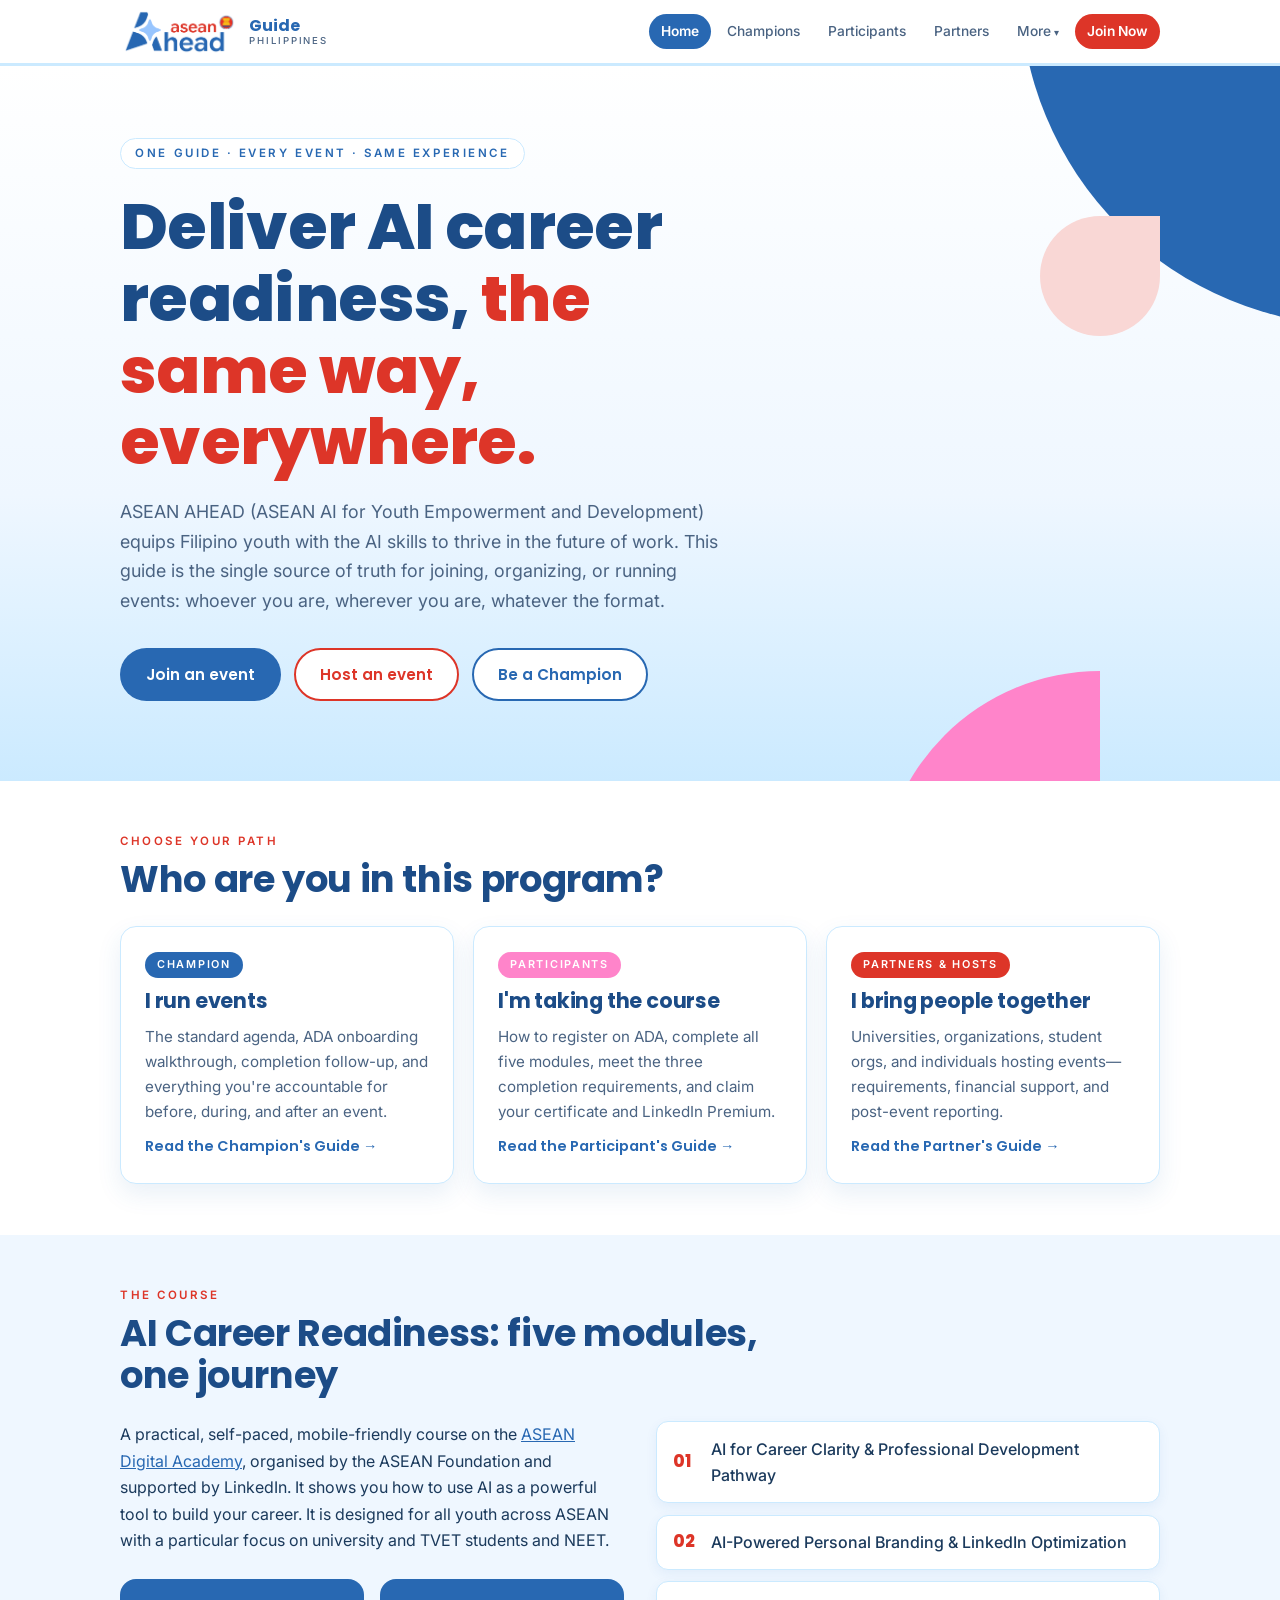
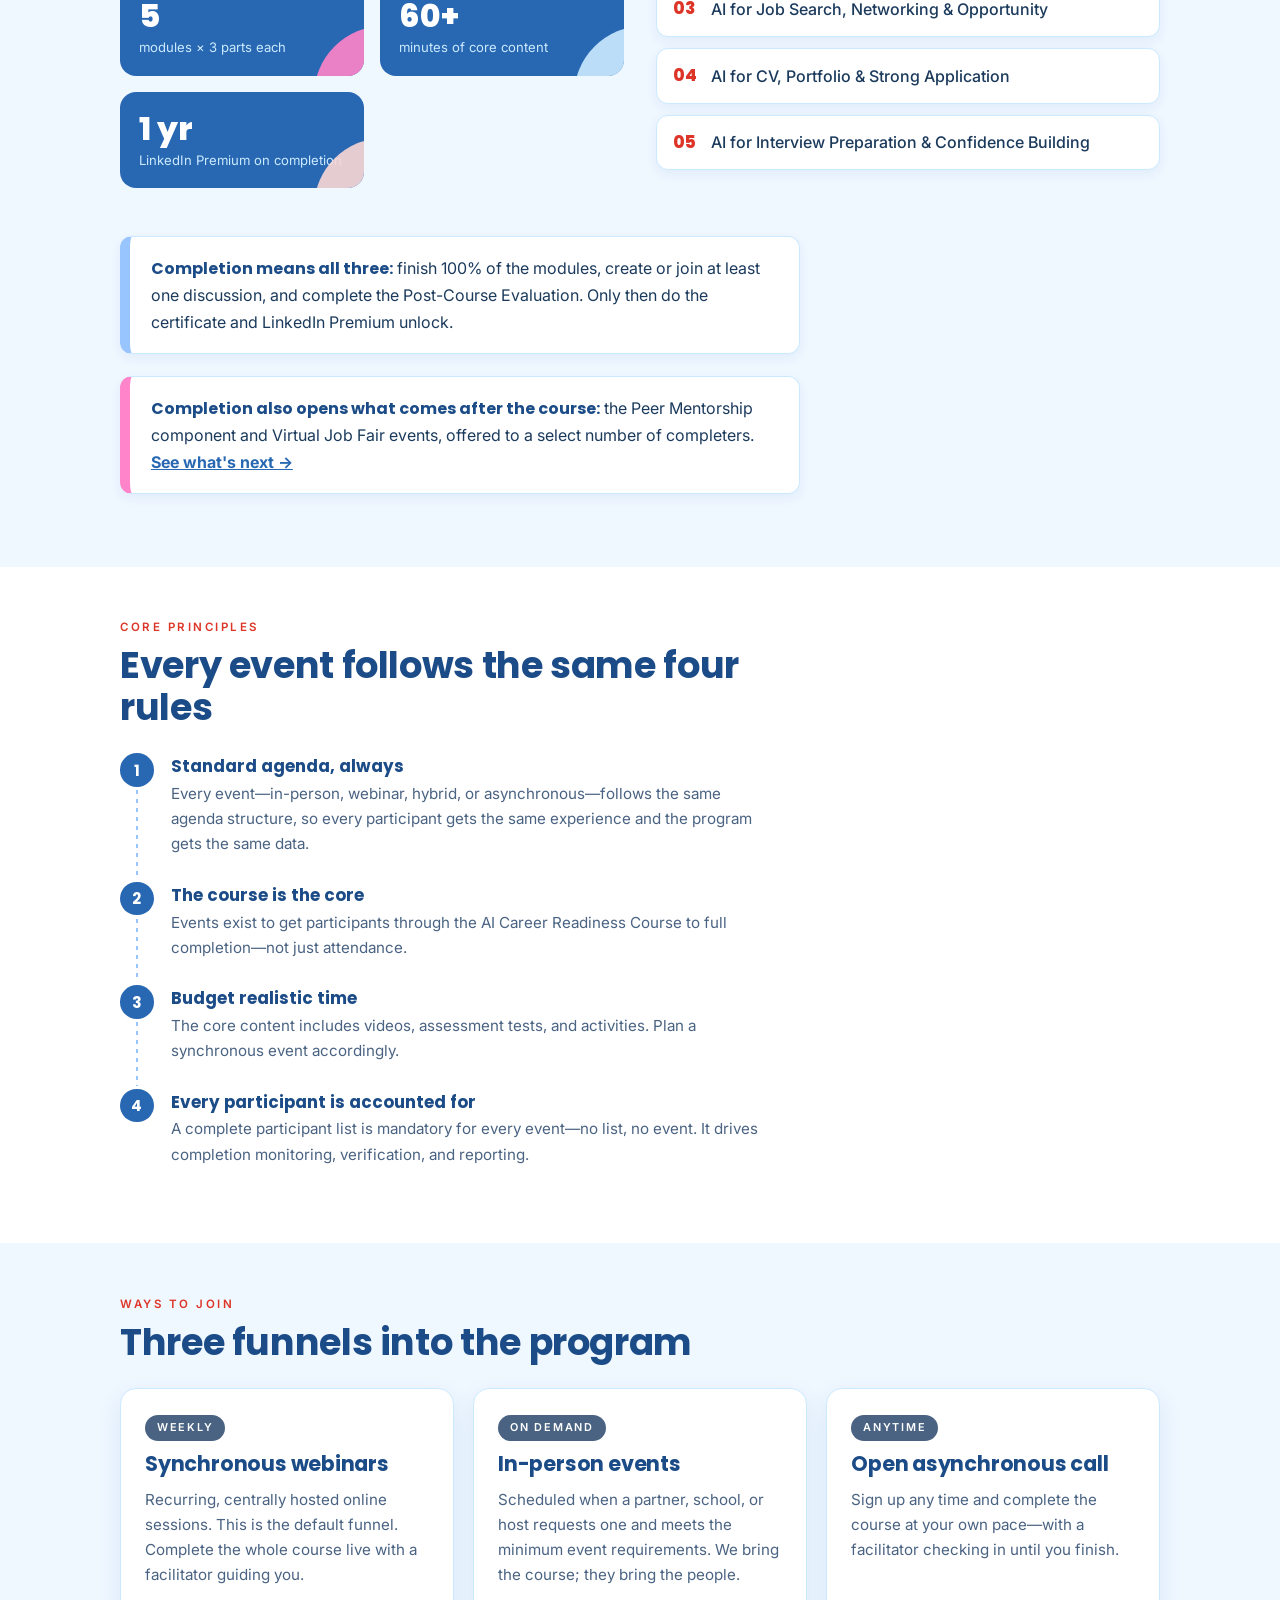
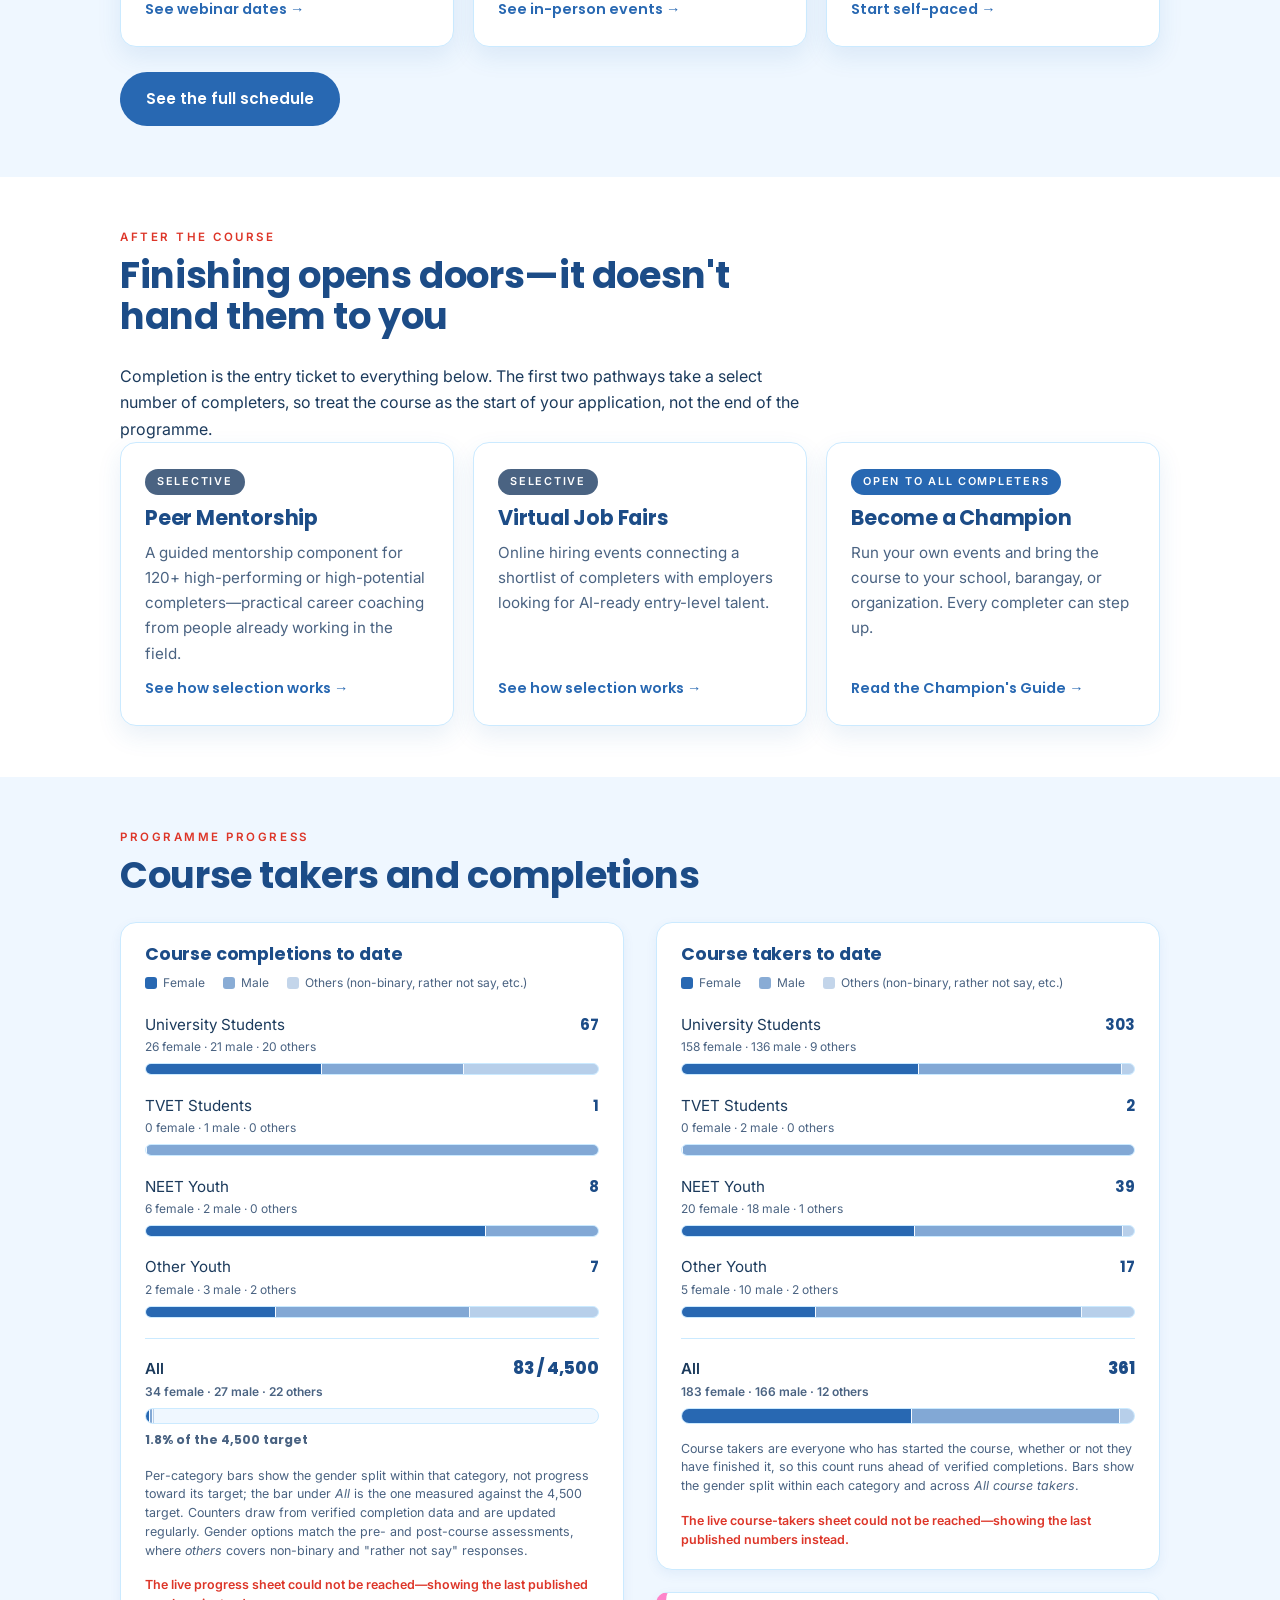
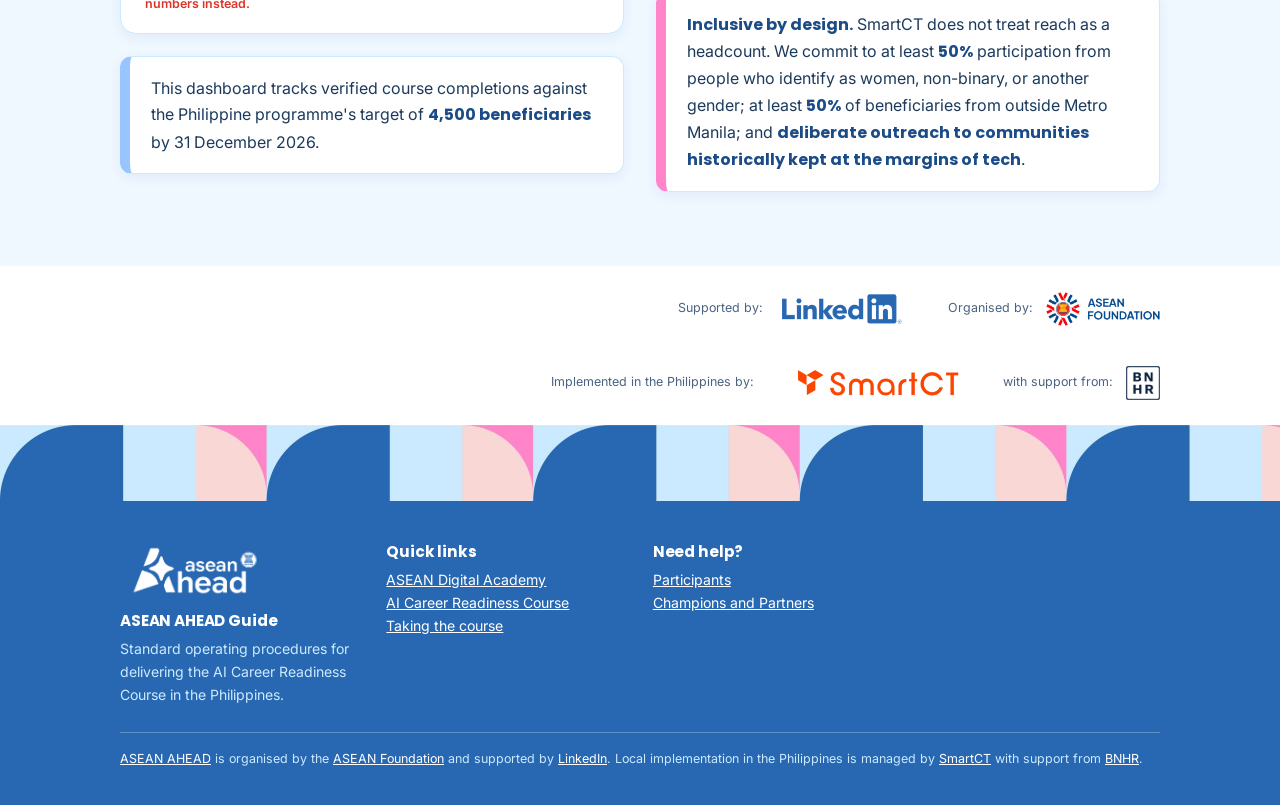
==== index.html @ 9fd27c3f "content: tighten dashboard fine print     - Drop the 'last data refresh, not live sign-ups' sentence" ====
<!DOCTYPE html>
<html lang="en">
<head>
<meta charset="UTF-8">
<meta name="viewport" content="width=device-width, initial-scale=1.0">
<title>ASEAN AHEAD Guide—Deliver AI Career Readiness Course</title>
<meta name="description" content="The single source of truth for joining, organizing, or delivering the ASEAN AHEAD AI Career Readiness Course in the Philippines.">
<meta property="og:type" content="website">
<meta property="og:site_name" content="ASEAN AHEAD Guide">
<meta property="og:locale" content="en_PH">
<meta property="og:title" content="ASEAN AHEAD Guide—Deliver AI Career Readiness Course">
<meta property="og:description" content="The single source of truth for joining, organizing, or delivering the ASEAN AHEAD AI Career Readiness Course in the Philippines.">
<meta property="og:url" content="https://asean-ahead-guide.bnhr.xyz/">
<meta property="og:image" content="https://asean-ahead-guide.bnhr.xyz/static/assets/img/og/og-index.png">
<meta property="og:image:width" content="1200">
<meta property="og:image:height" content="630">
<meta property="og:image:alt" content="ASEAN AHEAD card: AI career readiness course for Filipino youth.">
<meta name="twitter:card" content="summary_large_image">
<link rel="icon" href="favicon.ico" sizes="48x48 32x32 16x16">
<link rel="apple-touch-icon" href="apple-touch-icon.png">
<link rel="stylesheet" href="static/assets/css/styles.css">
</head>
<body>

<header class="site-header">
  <div class="wrap">
    <a class="brand" href="index.html">
      <img class="brand-logo" src="static/assets/img/logo-asean-ahead-colour.png" alt="ASEAN Ahead">
      <span class="brand-text">Guide <small>Philippines</small></span>
    </a>
    <nav class="site-nav" aria-label="Main">
      <a href="index.html" aria-current="page">Home</a>
      <a href="champions.html">Champions</a>
      <a href="participants.html">Participants</a>
      <a href="partners.html">Partners</a>
      <details class="nav-drop">
        <summary>More</summary>
        <div class="nav-drop-menu">
          <a href="resources.html">Resources</a>
          <a href="faq.html">FAQ</a>
          <a href="resources.html#contacts">Contacts</a>
        </div>
      </details>
      <a class="nav-cta" href="join.html">Join Now</a>
    </nav>
  </div>
</header>

<section class="hero">
  <span class="geo-coral"></span>
  <div class="wrap">
    <span class="kicker">One guide · Every event · Same experience</span>
    <h1>Deliver AI career readiness, <em>the same way, everywhere.</em></h1>
    <p class="lede">
      ASEAN AHEAD (ASEAN AI for Youth Empowerment and Development) equips Filipino
      youth with the AI skills to thrive in the future of work. This guide is the
      single source of truth for joining, organizing, or running events: whoever you are,
      wherever you are, whatever the format.
    </p>
    <div class="btn-row">
      <a class="btn btn-primary" href="participants.html" data-tooltip="See how to register, complete the course, and claim your certificate and LinkedIn Premium.">Join an event</a>
      <a class="btn btn-ghost-1" href="partners.html" data-tooltip="Bring ASEAN AHEAD to your school, organization, or community.">Host an event</a>
      <a class="btn btn-ghost-2" href="champions.html" data-tooltip="Be an AHEAD Champion to guide and empower others.">Be a Champion</a>
    </div>
  </div>
</section>

<main>

<section>
  <div class="wrap">
    <p class="section-label" id="choose-your-path">Choose your path</p>
    <h2 class="section-title">Who are you in this program?</h2>
    <div class="card-grid">
      <a class="card" href="champions.html">
        <span class="chip chip-facilitators">Champion</span>
        <h3>I run events</h3>
        <p>The standard agenda, ADA onboarding walkthrough, completion follow-up,
           and everything you're accountable for before, during, and after an event.</p>
        <span class="card-cta">Read the Champion's Guide →</span>
      </a>
      <a class="card" href="participants.html">
        <span class="chip chip-participants">Participants</span>
        <h3>I'm taking the course</h3>
        <p>How to register on ADA, complete all five modules, meet the three
           completion requirements, and claim your certificate and LinkedIn Premium.</p>
        <span class="card-cta">Read the Participant's Guide →</span>
      </a>
      <a class="card" href="partners.html">
        <span class="chip chip-partners">Partners &amp; Hosts</span>
        <h3>I bring people together</h3>
        <p>Universities, organizations, student orgs, and individuals hosting
           events—requirements, financial support, and post-event reporting.</p>
        <span class="card-cta">Read the Partner's Guide →</span>
      </a>
    </div>
  </div>
</section>

<section>
  <div class="wrap">
    <p class="section-label" id="the-course">The course</p>
    <h2 class="section-title">AI Career Readiness: five modules, one journey</h2>
    <div class="two-col">
      <div>
        <div class="prose">
          <p>
            A practical, self-paced, mobile-friendly course on the
            <a href="https://ada.aseanfoundation.org/course-detail/ai-career-readiness">ASEAN Digital Academy</a>, organised by the ASEAN Foundation and supported by LinkedIn. It shows you
            how to use AI as a powerful tool to build your career. It is designed for all youth across ASEAN with a particular focus on university and TVET students and NEET.
          </p>
        </div>
        <div class="stat-row">
          <div class="stat"><span class="num">5</span><span class="lbl">modules × 3 parts each</span></div>
          <div class="stat"><span class="num">60+</span><span class="lbl">minutes of core content</span></div>
          <div class="stat"><span class="num">1 yr</span><span class="lbl">LinkedIn Premium on completion</span></div>
        </div>
      </div>
      <ol class="module-list">
        <li>AI for Career Clarity &amp; Professional Development Pathway</li>
        <li>AI-Powered Personal Branding &amp; LinkedIn Optimization</li>
        <li>AI for Job Search, Networking &amp; Opportunity</li>
        <li>AI for CV, Portfolio &amp; Strong Application</li>
        <li>AI for Interview Preparation &amp; Confidence Building</li>
      </ol>
    </div>
    <div class="callout gold">
      <strong>Completion means all three:</strong> finish 100% of the modules,
      create or join at least one discussion, and complete the Post-Course
      Evaluation. Only then do the certificate and LinkedIn Premium unlock.
    </div>
    <div class="callout teal">
      <strong>Completion also opens what comes after the course:</strong> the Peer Mentorship
      component and Virtual Job Fair events, offered to a select number of
      completers. <b><a href="participants.html#after-the-course">See what's next →</a></b></p>
    </div>
  </div>
</section>

<section>
  <div class="wrap">
    <p class="section-label" id="core-principles">Core principles</p>
    <h2 class="section-title">Every event follows the same four rules</h2>
    <ol class="steps">
      <li>
        <strong>Standard agenda, always</strong>
        <p>Every event—in-person, webinar, hybrid, or asynchronous—follows the
           same agenda structure, so every participant gets the same experience and
           the program gets the same data.</p>
      </li>
      <li>
        <strong>The course is the core</strong>
        <p>Events exist to get participants through the AI Career Readiness Course
           to full completion—not just attendance.</p>
      </li>
      <li>
        <strong>Budget realistic time</strong>
        <p>The core content includes videos, assessment tests, and activities. Plan a synchronous event accordingly.</p>
      </li>
      <li>
        <strong>Every participant is accounted for</strong>
        <p>A complete participant list is mandatory for every event—no list, no
           event. It drives completion monitoring, verification, and reporting.</p>
      </li>
    </ol>
  </div>
</section>

<section>
  <div class="wrap">
    <p class="section-label" id="ways-to-join">Ways to join</p>
    <h2 class="section-title">Three funnels into the program</h2>
    <div class="card-grid">
      <a class="card" href="join.html#Webinar">
        <span class="chip chip-neutral">Weekly</span>
        <h3>Synchronous webinars</h3>
        <p>Recurring, centrally hosted online sessions. This is the default funnel.
           Complete the whole course live with a facilitator guiding you.</p>
        <span class="card-cta">See webinar dates →</span>
      </a>
      <a class="card" href="join.html#In-person">
        <span class="chip chip-neutral">On demand</span>
        <h3>In-person events</h3>
        <p>Scheduled when a partner, school, or host requests one and meets the
           minimum event requirements. We bring the course; they bring the people.</p>
        <span class="card-cta">See in-person events →</span>
      </a>
      <a class="card" href="join.html#Self-paced">
        <span class="chip chip-neutral">Anytime</span>
        <h3>Open asynchronous call</h3>
        <p>Sign up any time and complete the course at your own pace—with a
           facilitator checking in until you finish.</p>
        <span class="card-cta">Start self-paced →</span>
      </a>
    </div>
    <div class="btn-row" style="margin-top:1.6rem">
      <a class="btn btn-primary" href="join.html">See the full schedule</a>
    </div>
  </div>
</section>

<section>
  <div class="wrap">
    <p class="section-label" id="after-the-course">After the course</p>
    <h2 class="section-title">Finishing opens doors—it doesn't hand them to you</h2>
    <div class="prose">
      <p>
        Completion is the entry ticket to everything below. The first two
        pathways take a select number of completers, so treat the course as the
        start of your application, not the end of the programme.
      </p>
    </div>
    <div class="card-grid">
      <a class="card" href="participants.html#after-the-course">
        <span class="chip chip-neutral">Selective</span>
        <h3>Peer Mentorship</h3>
        <p>A guided mentorship component for 120+ high-performing or
           high-potential completers—practical career coaching from people
           already working in the field.</p>
        <span class="card-cta">See how selection works →</span>
      </a>
      <a class="card" href="participants.html#after-the-course">
        <span class="chip chip-neutral">Selective</span>
        <h3>Virtual Job Fairs</h3>
        <p>Online hiring events connecting a shortlist of completers with
           employers looking for AI-ready entry-level talent.</p>
        <span class="card-cta">See how selection works →</span>
      </a>
      <a class="card" href="champions.html">
        <span class="chip chip-facilitators">Open to all completers</span>
        <h3>Become a Champion</h3>
        <p>Run your own events and bring the course to your school,
           barangay, or organization. Every completer can step up.</p>
        <span class="card-cta">Read the Champion's Guide →</span>
      </a>
    </div>
  </div>
</section>

<section>
  <div class="wrap">
    <p class="section-label" id="progress">Programme progress</p>
    <h2 class="section-title">Course takers and completions</h2>
    <div class="two-col">
      <div>
        <div class="progress-panel">
          <h3>Course completions to date</h3>
          <p class="progress-legend" aria-hidden="true">
            <span class="key g-female"></span> Female
            <span class="key g-male"></span> Male
            <span class="key g-others"></span> Others (non-binary, rather not say, etc.)
          </p>
          <div id="progress-list"></div>
          <div class="progress-total" id="progress-total"></div>
          <p class="progress-fine">
            Per-category bars show the gender split within that category, not
            progress toward its target; the bar under <em>All</em> is the one
            measured against the 4,500 target.
            Counters draw from verified completion data and are updated
            regularly. Gender options match the pre- and post-course assessments, where
            <em>others</em> covers non-binary and "rather not say" responses.
          </p>
          <p class="progress-fine err" id="progress-error" hidden></p>
        </div>
        <div class="callout gold">
          This dashboard tracks verified course completions against the
          Philippine programme's target of <strong>4,500 beneficiaries</strong>
          by 31 December 2026.
        </div>
      </div>
      <div>
        <div class="progress-panel">
          <h3>Course takers to date</h3>
          <p class="progress-legend" aria-hidden="true">
            <span class="key g-female"></span> Female
            <span class="key g-male"></span> Male
            <span class="key g-others"></span> Others (non-binary, rather not say, etc.)
          </p>
          <div id="reach-list"></div>
          <div class="progress-total" id="reach-total"></div>
          <p class="progress-fine">
            Course takers are everyone who has started the course, whether or
            not they have finished it, so this count runs ahead of verified
            completions. Bars show the gender split within each category and
            across <em>All course takers</em>.
          </p>
          <p class="progress-fine err" id="reach-error" hidden></p>
        </div>
        <div class="callout teal">
          <strong>Inclusive by design.</strong> SmartCT does not treat reach as a
          headcount. We commit to at least <strong>50%</strong> participation
          from people who identify as women, non-binary, or another gender; at
          least <strong>50%</strong> of beneficiaries from outside Metro Manila;
          and <strong>deliberate outreach to communities historically kept at the
          margins of tech</strong>.
        </div>
      </div>
    </div>
  </div>
</section>

</main>

<div class="partner-bar">
  <div class="wrap">
    <span class="pb-group"><small>Supported by:</small>
      <img src="static/assets/img/logo-linkedin.png" alt="LinkedIn"></span>
    <span class="pb-group"><small>Organised by:</small>
      <img src="static/assets/img/logo-asean-foundation-colour.png" alt="ASEAN Foundation"></span>
    <span class="pb-group"><small>Implemented in the Philippines by:</small>
      <a href="https://smartct.org/" target="_blank" rel="noopener">
        <img src="static/assets/img/logo-smartct.png" alt="SmartCT"></a>
    <span class="pb-group"><small>with support from:</small>
      <a href="https://fb.com/bnhr.xyz" target="_blank" rel="noopener">
        <img src="static/assets/img/logo-bnhr.png" alt="BNHR"></a></span>
  </div>
</div>

<div class="geo-band" role="presentation"></div>

<footer class="site-footer">
  <div class="wrap">
    <div>
      <img class="footer-logo" src="static/assets/img/logo-asean-ahead-white.png" alt="">
      <h4>ASEAN AHEAD Guide</h4>
      <p>Standard operating procedures for delivering the AI Career Readiness
         Course in the Philippines.</p>
    </div>
    <div>
      <h4>Quick links</h4>
      <p>
        <a href="https://ada.aseanfoundation.org/">ASEAN Digital Academy</a><br>
        <a href="https://ada.aseanfoundation.org/course-detail/ai-career-readiness">AI Career Readiness Course</a><br>
        <a href="participants.html#getting-started">Taking the course</a>
      </p>
    </div>
    <div>
      <h4>Need help?</h4>
      <p>
        <a href="faq.html">Participants</a><br>
        <a href="resources.html#contacts">Champions and Partners</a>
      </p>
    </div>
    <p class="fine">
      <a href="https://ada.aseanfoundation.org/asean-ahead" target="_blank" rel="noopener">ASEAN AHEAD</a>
      is organised by the
      <a href="https://www.aseanfoundation.org/" target="_blank" rel="noopener">ASEAN Foundation</a>
      and supported by
      <a href="https://www.linkedin.com/" target="_blank" rel="noopener">LinkedIn</a>.
      Local implementation in the Philippines is managed by
      <a href="https://smartct.org/" target="_blank" rel="noopener">SmartCT</a>
      with support from
      <a href="https://fb.com/bnhr.xyz" target="_blank" rel="noopener">BNHR</a>.
    </p>
  </div>
</footer>

<script src="static/assets/js/progress.js"></script>
<script src="static/assets/js/progress-reach.js"></script>
<script>
(() => {
  const GENDERS = ['female', 'male', 'others'];   // as collected in the assessments

  // Each panel is the same machinery over a different CSV shape. `target`
  // present means the panel measures progress toward a committed number;
  // absent means it only reports composition, so no target maths ever runs.
  const PANELS = [
    {
      columns: ['category', 'target', 'female', 'male', 'others'],
      listId: 'progress-list', totalId: 'progress-total', errorId: 'progress-error',
      noun: 'trained',
      localName: 'progress.js',
      source: () => window.PROGRESS_SOURCE, sheetUrl: () => window.PROGRESS_SHEET_URL,
      localCsv: () => window.PROGRESS_CSV,
      sheetLabel: 'the progress sheet',
    },
    {
      columns: ['category', 'female', 'male', 'others'],
      listId: 'reach-list', totalId: 'reach-total', errorId: 'reach-error',
      noun: 'course takers',
      localName: 'progress-reach.js',
      source: () => window.REACH_SOURCE, sheetUrl: () => window.REACH_SHEET_URL,
      localCsv: () => window.REACH_CSV,
      sheetLabel: 'the course-takers sheet',
    },
  ];

  // Minimal CSV parser with quoted-field support.
  function parseCSV(text) {
    const rows = [[]];
    let field = '', inQuotes = false;
    for (let i = 0; i < text.length; i++) {
      const c = text[i];
      if (inQuotes) {
        if (c === '"' && text[i + 1] === '"') { field += '"'; i++; }
        else if (c === '"') inQuotes = false;
        else field += c;
      } else if (c === '"') inQuotes = true;
      else if (c === ',') { rows.at(-1).push(field); field = ''; }
      else if (c === '\n') { rows.at(-1).push(field); field = ''; rows.push([]); }
      else if (c !== '\r') field += c;
    }
    rows.at(-1).push(field);
    return rows.filter(r => r.length > 1 || r[0].trim() !== '');
  }

  // A record either becomes a fully valid row or is rejected whole—a partial
  // row would understate progress without anyone noticing.
  // `at` maps each needed column name to its position in this CSV's header.
  function toRow(record, at, width, lineNo, columns) {
    if (record.length !== width)
      return { err: `line ${lineNo}: expected ${width} columns, got ${record.length}` };
    const r = Object.fromEntries(columns.map(k => [k, record[at[k]].trim()]));
    if (!r.category) return { err: `line ${lineNo}: missing category` };
    for (const k of columns.filter(c => c !== 'category')) {
      if (!/^\d+$/.test(r[k])) return { err: `line ${lineNo}: ${k} must be a whole number, got "${r[k]}"` };
      r[k] = Number(r[k]);
    }
    if (r.target === 0) return { err: `line ${lineNo}: target must be greater than 0` };
    return { row: r };
  }

  function build(csvText, columns) {
    const [header = [], ...records] = parseCSV(csvText ?? '');
    const names = header.map(h => h.trim().toLowerCase());
    const missing = columns.filter(c => !names.includes(c));
    if (missing.length)
      return { rows: [], errors: [`the header row is missing the ${missing.join(', ')} column${missing.length === 1 ? '' : 's'}`] };
    const at = Object.fromEntries(columns.map(c => [c, names.indexOf(c)]));
    const parsed = records.map((r, i) => toRow(r, at, header.length, i + 2, columns));
    return {
      rows: parsed.filter(p => p.row).map(p => p.row),
      errors: parsed.filter(p => p.err).map(p => p.err),
    };
  }

  const esc = s => String(s).replace(/[&<>"']/g,
    c => ({'&':'&amp;','<':'&lt;','>':'&gt;','"':'&quot;',"'":'&#39;'}[c]));
  const fmt = n => n.toLocaleString('en-PH');
  const pct = (n, of) => Math.min(100, (n / of) * 100);

  const sum = r => GENDERS.reduce((s, g) => s + r[g], 0);

  // Two different bars, deliberately. A per-category bar shows the gender
  // *composition* of that category and always fills the track, because early in
  // the programme a bar scaled to target is a sliver that reads as "nothing
  // here". The single bar under the total is the real progress bar.
  const segments = (r, of) =>
    GENDERS.map(g => `<span class="g-${g}" style="width:${pct(r[g], of)}%"></span>`).join('');

  const breakdown = r => GENDERS.map(g => `${fmt(r[g])} ${g}`).join(', ');

  function render(panel, rows, errors, sourceName, note) {
    document.getElementById(panel.listId).innerHTML = rows.map(r => {
      const done = sum(r);
      return `
      <div class="progress-item">
        <div class="plabel">
          <span>${esc(r.category)}
            <small>${GENDERS.map(g => `${fmt(r[g])} ${g}`).join(' · ')}</small></span>
          <b>${fmt(done)}</b>
        </div>
        <div class="pbar${done ? '' : ' is-empty'}"
             role="img" aria-label="${done
               ? `${esc(r.category)}: ${fmt(done)} ${panel.noun}—${breakdown(r)}`
               : `${esc(r.category)}: none recorded yet`}">
          ${done ? segments(r, done) : ''}
        </div>
      </div>`;
    }).join('');

    if (rows.length) {
      const done = rows.reduce((s, r) => s + sum(r), 0);
      const all = Object.fromEntries(GENDERS.map(g => [g, rows.reduce((s, r) => s + r[g], 0)]));
      const hasTarget = panel.columns.includes('target');
      const target = hasTarget ? rows.reduce((s, r) => s + r.target, 0) : done;
      const share = (done / target) * 100;
      document.getElementById(panel.totalId).innerHTML = `
        <div class="plabel">
          <span>All<small>${GENDERS.map(g => `${fmt(all[g])} ${g}`).join(' · ')}</small></span>
          <b>${hasTarget ? `${fmt(done)} / ${fmt(target)}` : fmt(done)}</b>
        </div>
        <div class="pbar total${done ? '' : ' is-empty'}"
             role="img" aria-label="${hasTarget
               ? `${fmt(done)} of ${fmt(target)} beneficiaries ${panel.noun}`
               : `${fmt(done)} ${panel.noun}`}${done ? `—${breakdown(all)}` : ''}">
          ${done ? segments(all, target) : ''}
        </div>
        ${hasTarget ? `<p class="progress-pct">${share < 0.1 && done > 0 ? '<0.1' : share.toFixed(1)}%
           of the ${fmt(target)} target</p>` : ''}`;
    }

    const problems = [];
    if (note) problems.push(note);
    if (errors.length)
      problems.push(`${errors.length} row${errors.length === 1 ? '' : 's'} in ${sourceName} could not be read and ${errors.length === 1 ? 'is' : 'are'} not shown—${errors.join('; ')}.`);
    if (problems.length) {
      const el = document.getElementById(panel.errorId);
      el.hidden = false;
      el.textContent = problems.join(' ');
    }
  }

  // 'sheet' reads the published Google Sheet; anything else reads the local
  // data file. Every sheet failure mode—unreachable, non-200, or a response
  // with no valid rows—falls back to the local CSV with a visible note, so a
  // panel never renders empty and never shows stale numbers silently.
  async function loadSource(panel) {
    const local = () => ({ csv: panel.localCsv(), name: panel.localName, note: '' });
    if (panel.source() !== 'sheet') return local();
    try {
      const res = await fetch(panel.sheetUrl());
      if (!res.ok) throw new Error(`HTTP ${res.status}`);
      return { csv: await res.text(), name: panel.sheetLabel, note: '' };
    } catch {
      return { ...local(), note: `The live ${panel.sheetLabel.replace(/^the /, '')} could not be reached—showing the last published numbers instead.` };
    }
  }

  for (const panel of PANELS) {
    loadSource(panel).then(({ csv, name, note }) => {
      let { rows, errors } = build(csv, panel.columns);
      if (!rows.length && name !== panel.localName) {
        ({ rows, errors } = build(panel.localCsv(), panel.columns));
        name = panel.localName;
        note = `The live ${panel.sheetLabel.replace(/^the /, '')} had no readable rows—showing the last published numbers instead.`;
      }
      render(panel, rows, errors, name, note);
    });
  }
})();
</script>

</body>
</html>
---- static/assets/css/styles.css ----
/* ============================================================
   ASEAN AHEAD Training Guide — shared styles
   Branding per the official ASEAN Ahead guide: white ground,
   primary blue #2868B2, red accent #DD3528, pink #FF84CA,
   light blue #CBEAFF, blush #F9D7D5, sky #98C5FE, and the
   signature quarter-circle geometric band. Rounded geometric
   sans (Poppins) echoing the wordmark.
   ============================================================ */

@import url('https://fonts.googleapis.com/css2?family=Poppins:wght@400;500;600;700;800&family=Inter:ital,wght@0,400;0,500;0,600;1,400&display=swap');

:root {
  --white: #FFFFFF;
  --blue: #2868B2;
  --blue-deep: #1C4C87;
  --red: #DD3528;
  --pink: #FF84CA;
  --sky: #98C5FE;
  --blue-pale: #CBEAFF;
  --blue-wash: #EFF7FF;
  --blush: #F9D7D5;
  --ink: #1B3A5C;
  --ink-soft: #4A6382;
  --line: #CBEAFF;
  --radius: 16px;
  --font-display: 'Poppins', 'Trebuchet MS', sans-serif;
  --font-body: 'Inter', 'Segoe UI', sans-serif;

  /* legacy accent aliases (markup uses these class names) */
  --cobalt: var(--blue);
  --cobalt-deep: var(--blue-deep);
  --teal: var(--pink);
  --coral: var(--red);
  --gold: var(--sky);
}

* { margin: 0; padding: 0; box-sizing: border-box; }

html { scroll-behavior: smooth; }

body {
  font-family: var(--font-body);
  background: var(--white);
  color: var(--ink);
  line-height: 1.65;
  font-size: 1rem;
  -webkit-font-smoothing: antialiased;
}

::selection { background: var(--blue-pale); color: var(--ink); }

h1, h2, h3, h4 {
  font-family: var(--font-display);
  line-height: 1.12;
  letter-spacing: -0.01em;
  font-weight: 700;
}

a { color: var(--blue); }

img { max-width: 100%; }

.wrap { max-width: 1080px; margin: 0 auto; padding: 0 1.25rem; }

/* ---------- header / nav ---------- */

.site-header {
  background: var(--white);
  color: var(--ink);
  border-bottom: 3px solid var(--blue-pale);
  position: sticky;
  top: 0;
  z-index: 50;
}

.site-header .wrap {
  display: flex;
  align-items: center;
  justify-content: space-between;
  gap: 1rem;
  flex-wrap: wrap;
  padding-top: 0.6rem;
  padding-bottom: 0.6rem;
}

.brand {
  color: var(--ink);
  text-decoration: none;
  display: flex;
  align-items: center;
  gap: 0.65rem;
  white-space: nowrap;
}

.brand-logo { height: 44px; width: auto; flex: none; }

.brand-text {
  font-family: var(--font-display);
  font-weight: 700;
  font-size: 1rem;
  color: var(--blue);
  line-height: 1.15;
}

.brand-text small {
  display: block;
  font-family: var(--font-body);
  font-weight: 500;
  font-size: 0.6rem;
  letter-spacing: 0.2em;
  text-transform: uppercase;
  color: var(--ink-soft);
}

.site-nav { display: flex; gap: 0.25rem; flex-wrap: wrap; }

.site-nav a {
  color: var(--ink-soft);
  text-decoration: none;
  font-size: 0.86rem;
  font-weight: 500;
  padding: 0.4rem 0.75rem;
  border-radius: 999px;
  transition: background 0.15s, color 0.15s;
}

.site-nav a:hover { background: var(--blue-wash); color: var(--blue); }

.site-nav a[aria-current="page"] { background: var(--blue); color: var(--white); font-weight: 600; }

/* nav dropdown — collapses Resources + FAQ into one menu (CSS-only, no JS) */
.nav-drop { position: relative; }
.nav-drop > summary {
  list-style: none;
  cursor: pointer;
  color: var(--ink-soft);
  font-size: 0.86rem;
  font-weight: 500;
  padding: 0.4rem 0.75rem;
  border-radius: 999px;
  transition: background 0.15s, color 0.15s;
  user-select: none;
}
.nav-drop > summary::-webkit-details-marker { display: none; }
.nav-drop > summary::after { content: " ▾"; font-size: 0.75em; }
.nav-drop > summary:hover,
.nav-drop[open] > summary { background: var(--blue-wash); color: var(--blue); }
.nav-drop.current > summary { background: var(--blue); color: var(--white); font-weight: 600; }
.nav-drop-menu {
  position: absolute;
  top: calc(100% + 6px);
  right: 0;
  background: var(--white);
  border: 1px solid var(--blue-pale);
  border-radius: 12px;
  box-shadow: 0 8px 24px rgba(28, 76, 135, 0.14);
  padding: 0.35rem;
  min-width: 160px;
  display: grid;
  gap: 2px;
  z-index: 60;
}
.nav-drop-menu a { display: block; }

/* ---------- hero ---------- */

.hero {
  position: relative;
  overflow: hidden;
  background: linear-gradient(180deg, var(--white) 0%, var(--blue-wash) 60%, var(--blue-pale) 100%);
  color: var(--ink);
  padding: 4.5rem 0 5rem;
}

.hero::before, .hero::after {
  content: "";
  position: absolute;
  pointer-events: none;
}

/* quarter-circle geometry from the brand band */
.hero::before {
  width: 340px; height: 340px;
  right: -80px; top: -80px;
  border-radius: 0 0 0 100%;
  background: var(--blue);
}

.hero::after {
  width: 220px; height: 220px;
  right: 180px; bottom: -110px;
  border-radius: 100% 0 0 0;
  background: var(--pink);
}

.hero .geo-coral {
  position: absolute;
  width: 120px; height: 120px;
  right: 120px; top: 150px;
  border-radius: 50% 0 50% 50%;
  background: var(--blush);
}

.hero .wrap { position: relative; z-index: 2; }

.kicker {
  display: inline-block;
  font-size: 0.72rem;
  font-weight: 600;
  letter-spacing: 0.22em;
  text-transform: uppercase;
  color: var(--blue);
  background: var(--white);
  border: 1px solid var(--blue-pale);
  border-radius: 999px;
  padding: 0.3rem 0.9rem;
  margin-bottom: 1.4rem;
}

.hero h1 {
  font-size: clamp(2.3rem, 6vw, 4rem);
  font-weight: 800;
  max-width: 15ch;
  margin-bottom: 1.2rem;
  color: var(--blue-deep);
}

.hero h1 em {
  font-style: normal;
  color: var(--red);
}

.hero p.lede {
  font-size: 1.12rem;
  max-width: 56ch;
  color: var(--ink-soft);
  margin-bottom: 2rem;
}

.btn-row { display: flex; gap: 0.8rem; flex-wrap: wrap; }

.btn {
  display: inline-block;
  font-family: var(--font-display);
  font-weight: 600;
  font-size: 0.95rem;
  text-decoration: none;
  padding: 0.75rem 1.5rem;
  border-radius: 999px;
  border: 2px solid transparent;
  transition: transform 0.15s, box-shadow 0.15s;
}

.btn:hover { transform: translateY(-2px); }

.btn-primary { background: var(--blue); color: var(--white); }
.btn-primary:hover { background: var(--blue-deep); }
.btn-ghost-1 { border-color: var(--red); color: var(--red); background: var(--white); }
.btn-ghost-1:hover { background: var(--red); color: var(--white); }
.btn-ghost-2 { border-color: var(--blue); color: var(--blue); background: var(--white); }
.btn-ghost-2:hover { background: var(--blue); color: var(--white); }

/* hover tooltips */

[data-tooltip] { position: relative; }

[data-tooltip]::after {
  content: attr(data-tooltip);
  position: absolute;
  bottom: calc(100% + 8px);
  left: 50%;
  transform: translateX(-50%) translateY(4px);
  background: var(--blue-deep);
  color: var(--white);
  font-size: 0.78rem;
  font-weight: 400;
  line-height: 1.35;
  padding: 0.45rem 0.7rem;
  border-radius: 8px;
  width: max-content;
  max-width: 240px;
  text-align: center;
  white-space: normal;
  opacity: 0;
  visibility: hidden;
  transition: opacity 0.15s ease, transform 0.15s ease;
  pointer-events: none;
  z-index: 10;
}

[data-tooltip]::before {
  content: "";
  position: absolute;
  bottom: calc(100% + 3px);
  left: 50%;
  transform: translateX(-50%);
  border: 5px solid transparent;
  border-top-color: var(--blue-deep);
  opacity: 0;
  visibility: hidden;
  transition: opacity 0.15s ease;
  pointer-events: none;
  z-index: 10;
}

[data-tooltip]:hover::after,
[data-tooltip]:focus-visible::after {
  opacity: 1;
  visibility: visible;
  transform: translateX(-50%) translateY(0);
}

[data-tooltip]:hover::before,
[data-tooltip]:focus-visible::before {
  opacity: 1;
  visibility: visible;
}

/* page hero (interior pages) */

.page-hero {
  background: linear-gradient(180deg, var(--white) 0%, var(--blue-wash) 100%);
  color: var(--ink);
  padding: 3rem 0 3.4rem;
  position: relative;
  overflow: hidden;
}

.page-hero::before {
  content: "";
  position: absolute;
  width: 260px; height: 260px;
  right: -60px; top: -90px;
  border-radius: 0 0 0 100%;
}

.page-hero.tint-facilitators::before { background: var(--blue); }
.page-hero.tint-participants::before { background: var(--pink); }
.page-hero.tint-partners::before { background: var(--red); }
.page-hero.tint-neutral::before { background: var(--sky); }

.page-hero .wrap { position: relative; z-index: 2; }

.page-hero h1 { font-size: clamp(2rem, 5vw, 3.2rem); font-weight: 800; margin: 0.6rem 0; color: var(--blue-deep); }

.page-hero p { max-width: 60ch; color: var(--ink-soft); }

/* ---------- sections ---------- */

main section { padding: 3.2rem 0; }

main section:nth-child(even) { background: var(--blue-wash); }

.section-label {
  font-size: 0.72rem;
  font-weight: 600;
  letter-spacing: 0.22em;
  text-transform: uppercase;
  color: var(--red);
  margin-bottom: 0.5rem;
}

h2.section-title {
  font-size: clamp(1.6rem, 3.4vw, 2.3rem);
  margin-bottom: 1.6rem;
  max-width: 26ch;
  color: var(--blue-deep);
}

.prose { max-width: 68ch; }
.prose p + p { margin-top: 0.9rem; }

/* ---------- audience cards ---------- */

.card-grid {
  display: grid;
  grid-template-columns: repeat(auto-fit, minmax(260px, 1fr));
  gap: 1.2rem;
}

/* Two-across variant for grids of exactly four cards (2×2) */
.card-grid.cols-2 { grid-template-columns: repeat(2, minmax(0, 1fr)); }
@media (max-width: 640px) {
  .card-grid.cols-2 { grid-template-columns: 1fr; }
}

.card {
  background: var(--white);
  border: 1.5px solid var(--blue-pale);
  border-radius: var(--radius);
  padding: 1.6rem 1.5rem 1.5rem;
  box-shadow: 0 10px 24px rgba(40, 104, 178, 0.10);
  display: flex;
  flex-direction: column;
  gap: 0.7rem;
  transition: transform 0.15s, box-shadow 0.15s, border-color 0.15s;
}

a.card { text-decoration: none; color: var(--ink); }

a.card:hover {
  transform: translateY(-4px);
  border-color: var(--blue);
  box-shadow: 0 16px 32px rgba(40, 104, 178, 0.18);
}

.card .chip {
  align-self: flex-start;
  font-size: 0.68rem;
  font-weight: 600;
  letter-spacing: 0.16em;
  text-transform: uppercase;
  color: #fff;
  border-radius: 999px;
  padding: 0.25rem 0.75rem;
}

.chip-facilitators { background: var(--blue); }
.chip-participants { background: var(--pink); color: var(--blue-deep); }
.chip-partners { background: var(--red); }
.chip-helpdesk { background: var(--sky); color: var(--blue-deep); }

.tag-tbd {
  background: transparent;
  border: 1.5px dashed var(--ink-soft);
  color: var(--ink-soft) !important;
  margin-left: 0.3rem;
  margin-right: 0 !important;
}
.chip-neutral { background: var(--ink-soft); }

/* Standalone chip rows (section meta outside cards) — same pill look as .card .chip */
.chip-row { display: flex; gap: 0.5rem; flex-wrap: wrap; margin-bottom: 1.2rem; }
.chip-row .chip {
  font-size: 0.68rem;
  font-weight: 600;
  letter-spacing: 0.16em;
  text-transform: uppercase;
  color: #fff;
  border-radius: 999px;
  padding: 0.25rem 0.75rem;
}

.card h3 { font-size: 1.3rem; color: var(--blue-deep); }

.card p { color: var(--ink-soft); font-size: 0.95rem; }

.card .card-cta {
  margin-top: auto;
  font-family: var(--font-display);
  font-weight: 600;
  font-size: 0.9rem;
  color: var(--blue);
}

/* ---------- module strip ---------- */

.module-list { list-style: none; counter-reset: mod; display: grid; gap: 0.7rem; }

.module-list li {
  counter-increment: mod;
  background: var(--white);
  border: 1.5px solid var(--blue-pale);
  border-radius: 12px;
  padding: 0.85rem 1.1rem 0.85rem 3.4rem;
  position: relative;
  font-weight: 500;
  box-shadow: 0 4px 12px rgba(40, 104, 178, 0.07);
}

.module-list li::before {
  content: counter(mod, decimal-leading-zero);
  position: absolute;
  left: 1rem; top: 50%;
  transform: translateY(-50%);
  font-family: var(--font-display);
  font-weight: 800;
  font-size: 1.05rem;
  color: var(--red);
}

.module-list li small { display: block; font-weight: 400; color: var(--ink-soft); }

/* ---------- steps / journey ---------- */

.steps { list-style: none; counter-reset: step; display: grid; gap: 0; }

.steps li {
  counter-increment: step;
  position: relative;
  padding: 0 0 1.6rem 3.2rem;
}

.steps li::before {
  content: counter(step);
  position: absolute;
  left: 0; top: 0;
  width: 2.1rem; height: 2.1rem;
  border-radius: 50%;
  background: var(--blue);
  color: var(--white);
  font-family: var(--font-display);
  font-weight: 700;
  display: grid;
  place-items: center;
  font-size: 0.95rem;
}

.steps li::after {
  content: "";
  position: absolute;
  left: calc(1.05rem - 1px);
  top: 2.3rem; bottom: 0.2rem;
  width: 2px;
  background: repeating-linear-gradient(to bottom, var(--sky) 0 4px, transparent 4px 9px);
}

.steps li:last-child::after { display: none; }

.steps li > strong { font-family: var(--font-display); font-size: 1.05rem; display: block; color: var(--blue-deep); }
/* Emphasis utilities for lists/steps:
   .strong-break  — the old <strong> behavior: title styling + forces its own line
   .strong-inline — same title styling (font, size, color) but stays inline */
.strong-break  { font-family: var(--font-display); font-size: 1rem; color: var(--blue-deep); display: block; font-weight: 700}
.strong-inline { font-family: var(--font-display); font-size: 1rem; color: var(--blue-deep); display: inline; font-weight: 700}
.steps li > strong.strong-inline { display: inline; }

.steps li p { color: var(--ink-soft); font-size: 0.95rem; max-width: 60ch; }

/* ---------- checklist ---------- */

.checklist { list-style: none; display: grid; gap: 0.6rem; max-width: 68ch; }

.checklist li {
  position: relative;
  padding: 0.7rem 1rem 0.7rem 2.9rem;
  background: var(--white);
  border: 1.5px solid var(--blue-pale);
  border-radius: 12px;
  box-shadow: 0 4px 12px rgba(40, 104, 178, 0.07);
}

.checklist li::before {
  content: "✓";
  position: absolute;
  left: 0.85rem; top: 50%;
  transform: translateY(-50%);
  width: 1.45rem; height: 1.45rem;
  border-radius: 50%;
  background: var(--blue);
  color: #fff;
  font-weight: 700;
  display: grid;
  place-items: center;
  font-size: 0.85rem;
}

.checklist.coral li::before { background: var(--red); }
.checklist.cobalt li::before { background: var(--blue-deep); }

/* ---------- tables ---------- */

.table-scroll { overflow-x: auto; }

table {
  border-collapse: collapse;
  width: 100%;
  min-width: 560px;
  background: var(--white);
  border: 1.5px solid var(--blue-pale);
  border-radius: var(--radius);
  overflow: hidden;
  font-size: 0.93rem;
}

th, td { text-align: left; padding: 0.7rem 0.9rem; border-bottom: 1px solid var(--blue-pale); vertical-align: top; }

thead th {
  background: var(--blue);
  color: var(--white);
  font-family: var(--font-display);
  font-weight: 600;
  font-size: 0.85rem;
  letter-spacing: 0.04em;
}

tbody tr:nth-child(even) { background: var(--blue-wash); }

tbody tr:last-child td { border-bottom: none; }

td .dur { font-family: var(--font-display); font-weight: 700; color: var(--blue); white-space: nowrap; }

.part-title {
  font-size: 1.05rem;
  color: var(--blue-deep);
  margin: 1.6rem 0 0.7rem;
}

.part-title:first-of-type { margin-top: 0; }

/* ---------- callouts ---------- */

.callout {
  border: 1.5px solid var(--blue-pale);
  border-left-width: 10px;
  border-radius: 12px;
  background: var(--white);
  padding: 1.1rem 1.3rem;
  max-width: 68ch;
  margin: 1.4rem 0;
  box-shadow: 0 4px 12px rgba(40, 104, 178, 0.07);
}

.callout.gold { border-left-color: var(--sky); }
.callout.teal { border-left-color: var(--pink); }
.callout.coral { border-left-color: var(--red); }
.callout.cobalt { border-left-color: var(--blue); }

.callout strong { font-family: var(--font-display); color: var(--blue-deep); }

/* ---------- stat tiles ---------- */

.stat-row {
  display: grid;
  grid-template-columns: repeat(auto-fit, minmax(160px, 1fr));
  gap: 1rem;
  margin: 1.6rem 0;
}

.stat {
  background: var(--blue);
  color: var(--white);
  border-radius: var(--radius);
  padding: 1.2rem 1.2rem 1rem;
  position: relative;
  overflow: hidden;
}

.stat::after {
  content: "";
  position: absolute;
  width: 70px; height: 70px;
  right: -20px; bottom: -20px;
  border-radius: 100% 0 0 0;
  opacity: 0.9;
}

.stat:nth-child(3n+1)::after { background: var(--pink); }
.stat:nth-child(3n+2)::after { background: var(--blue-pale); }
.stat:nth-child(3n)::after { background: var(--blush); }

.stat .num {
  font-family: var(--font-display);
  font-weight: 800;
  font-size: 2rem;
  color: var(--white);
  display: block;
  line-height: 1.1;
}

.stat .lbl { font-size: 0.82rem; color: var(--blue-pale); }

/* ---------- FAQ ---------- */

.filters { display: flex; gap: 0.5rem; flex-wrap: wrap; margin-bottom: 1.6rem; }

.filters button {
  font-family: var(--font-display);
  font-weight: 600;
  font-size: 0.85rem;
  padding: 0.45rem 1.1rem;
  border-radius: 999px;
  border: 2px solid var(--blue);
  background: var(--white);
  color: var(--blue);
  cursor: pointer;
  transition: background 0.15s, color 0.15s;
}

.filters button[aria-pressed="true"] { background: var(--blue); color: var(--white); }

details.faq-item {
  background: var(--white);
  border: 1.5px solid var(--blue-pale);
  border-radius: 12px;
  margin-bottom: 0.7rem;
  overflow: hidden;
  box-shadow: 0 4px 12px rgba(40, 104, 178, 0.07);
}

details.faq-item summary {
  cursor: pointer;
  list-style: none;
  padding: 0.9rem 1.1rem;
  font-weight: 600;
  display: flex;
  justify-content: space-between;
  align-items: center;
  gap: 1rem;
}

details.faq-item summary::-webkit-details-marker { display: none; }

details.faq-item summary::after {
  content: "+";
  font-family: var(--font-display);
  font-weight: 800;
  font-size: 1.3rem;
  color: var(--red);
  flex: none;
}

details.faq-item[open] summary::after { content: "–"; }

details.faq-item .faq-body {
  padding: 0.1rem 1.1rem 1.1rem;
  color: var(--ink-soft);
  line-height: 1.55;
}

details.faq-item .faq-body ul,
details.faq-item .faq-body ol {
  margin: 0.6rem 0 0.2rem;
  padding-left: 1.2rem;
}

details.faq-item .faq-body li {
  margin-bottom: 0.55rem;
  padding-left: 0.2rem;
}

details.faq-item .faq-body li::marker { color: var(--red); }

details.faq-item .faq-body li:last-child { margin-bottom: 0; }

details.faq-item .faq-body strong { color: var(--blue-deep); }

/* ---------- FAQ help desk ---------- */

.faq-group-heading {
  margin: 2.4rem 0 1.1rem;
  padding-top: 1.6rem;
  border-top: 1.5px solid var(--blue-pale);
}

.faq-group-heading .section-title { margin-bottom: 0.4rem; }

.faq-group-heading .prose { max-width: 62ch; }

details.faq-item.helpdesk {
  border-color: var(--sky);
  border-left: 5px solid var(--sky);
  background: rgba(152, 197, 254, 0.10);
}

details.faq-item.helpdesk[open] { background: var(--white); }

details.faq-item .tag {
  font-size: 0.65rem;
  letter-spacing: 0.14em;
  text-transform: uppercase;
  font-weight: 600;
  border-radius: 999px;
  padding: 0.15rem 0.6rem;
  color: #fff;
  margin-right: 0.6rem;
  flex: none;
}

/* ---------- partner bar & geometric band ---------- */

.partner-bar {
  background: var(--white);
  padding: 1.6rem 0;
}

.partner-bar .wrap {
  display: flex;
  justify-content: flex-end;
  align-items: center;
  gap: 2.5rem;
  flex-wrap: wrap;
}

.pb-group {
  display: flex;
  align-items: center;
  gap: 0.8rem;
  flex-wrap: wrap;
}

.pb-group small {
  font-size: 0.78rem;
  color: var(--ink-soft);
}

.pb-group img {
  height: 34px;
  width: auto;
  flex: none;
  object-fit: contain;
}

.pb-group a {
  display: flex;
  align-items: center;
  flex: none;
}

.geo-band {
  height: 76px;
  background: url('../img/geo-band.png') left bottom repeat-x;
  background-size: auto 100%;
}

/* ---------- footer ---------- */

.site-footer {
  background: var(--blue);
  color: var(--blue-pale);
  padding: 2.6rem 0 2.2rem;
  font-size: 0.88rem;
}

.site-footer .wrap {
  display: grid;
  grid-template-columns: repeat(auto-fit, minmax(220px, 1fr));
  gap: 1.6rem;
}

.footer-logo { height: 56px; width: auto; display: block; margin-bottom: 0.8rem; }

.site-footer h4 { color: var(--white); font-size: 0.95rem; margin-bottom: 0.5rem; }

.site-footer a { color: var(--white); }

.site-footer .fine { grid-column: 1 / -1; border-top: 1px solid rgba(255,255,255,0.25); padding-top: 1rem; font-size: 0.78rem; }

/* ---------- misc ---------- */

.two-col {
  display: grid;
  grid-template-columns: repeat(auto-fit, minmax(300px, 1fr));
  gap: 2rem;
  align-items: start;
}

.tbd {
  background: var(--pink);
  color: var(--blue-deep);
  font-size: 0.68rem;
  font-weight: 700;
  letter-spacing: 0.08em;
  border-radius: 4px;
  padding: 0.1rem 0.45rem;
  text-transform: uppercase;
  white-space: nowrap;
}

@media (max-width: 640px) {
  .hero { padding: 3rem 0 3.5rem; }
  .hero::after, .hero .geo-coral { display: none; }
  main section { padding: 2.4rem 0; }
  .partner-bar .wrap { justify-content: center; }
  .pb-group { justify-content: center; }
  .geo-band { height: 52px; }
}

/* ---------- join / events ---------- */

.site-nav a.nav-cta { background: var(--red); color: var(--white); font-weight: 600; }
.site-nav a.nav-cta:hover { background: var(--blue-deep); color: var(--white); }
.site-nav a.nav-cta[aria-current="page"] { background: var(--red); }

.filter-search {
  font-family: var(--font-body);
  font-size: 0.92rem;
  color: var(--ink);
  width: 100%;
  max-width: 420px;
  padding: 0.55rem 1.1rem;
  border: 2px solid var(--blue-pale);
  border-radius: 999px;
  margin-bottom: 1.6rem;
}

.filter-search:focus { outline: none; border-color: var(--blue); }

.event-list { display: grid; gap: 0.9rem; }

.event-row {
  display: grid;
  grid-template-columns: 84px 1fr auto;
  gap: 1.1rem;
  align-items: center;
  background: var(--white);
  border: 1.5px solid var(--blue-pale);
  border-radius: var(--radius);
  padding: 1rem 1.2rem;
  box-shadow: 0 4px 12px rgba(40, 104, 178, 0.07);
}

.event-date {
  text-align: center;
  font-family: var(--font-display);
  color: var(--blue);
  border-right: 1.5px solid var(--blue-pale);
  padding-right: 1.1rem;
}

.event-date .num { display: block; font-size: 1.9rem; font-weight: 800; line-height: 1.1; }
.event-date .mon { display: block; font-size: 0.78rem; font-weight: 600; color: var(--ink-soft); }

.event-body h3 { margin: 0.35rem 0 0.15rem; font-size: 1.05rem; color: var(--blue-deep); }
.event-meta { font-size: 0.88rem; color: var(--ink-soft); }
.event-notes { font-size: 0.82rem; color: var(--ink-soft); font-style: italic; margin-top: 0.2rem; }

.event-action .btn { padding: 0.55rem 1.2rem; font-size: 0.88rem; }
.event-tba {
  font-family: var(--font-display);
  font-size: 0.82rem;
  font-weight: 600;
  color: var(--ink-soft);
  white-space: nowrap;
}

/* Solid fills for the delivery-mode cards, where `.card .chip` supplies the
   pill shape and white text. */
.chip-webinar { background: var(--blue); }
.chip-inperson { background: var(--red); }
.chip-hybrid { background: var(--pink); color: var(--blue-deep); }
.chip-selfpaced { background: var(--sky); color: var(--blue-deep); }

/* Event-row modality chips: outline pills like .tag-tbd (solid border instead
   of dashed), one colour per modality, dark-on-light for contrast. */
.event-row .chip {
  display: inline-block;
  font-size: 0.68rem;
  font-weight: 700;
  letter-spacing: 0.16em;
  text-transform: uppercase;
  border-radius: 999px;
  padding: 0.22rem 0.7rem;
  background: transparent;
  border: 1.5px solid currentColor;
}
.event-row .chip-webinar { border-radius: 4px;
  padding: 0.1rem 0.45rem;
  text-transform: uppercase;
  font-size: 0.68rem;
  letter-spacing: 0.08em;
  background: var(--blue-pale);
  border-color: var(--blue-pale);
}
/* .event-row .chip-webinar { border-radius: 4px;
  padding: 0.1rem 0.45rem;
  text-transform: uppercase;
  font-size: 0.68rem;
  letter-spacing: 0.08em;
  background: var(--blue-pale);
  border-color: var(--blue-pale);
  } */
.event-row .chip-inperson { border-radius: 4px;
  padding: 0.1rem 0.45rem;
  text-transform: uppercase;
  font-size: 0.68rem;
  letter-spacing: 0.08em;
  background: var(--cobalt);
  border-color: var(--cobalt);
  color: white;
}
.event-row .chip-hybrid { border-radius: 4px;
  padding: 0.1rem 0.45rem;
  text-transform: uppercase;
  font-size: 0.68rem;
  letter-spacing: 0.08em;
  background: var(--blush);
  border-color: var(--blush);
}
.event-row .chip-selfpaced { border-radius: 4px;
  padding: 0.1rem 0.45rem;
  text-transform: uppercase;
  font-size: 0.68rem;
  letter-spacing: 0.08em;
  background: var(--pink);
  border-color: var(--pink);
  }

.event-date .num.open { font-size: 1.15rem; padding: 0.45rem 0 0.2rem; }

.event-empty { color: var(--ink-soft); }
.event-error {
  font-size: 0.85rem;
  color: var(--red);
  background: var(--blush);
  border-radius: 8px;
  padding: 0.6rem 0.9rem;
  margin-top: 1rem;
}

@media (max-width: 640px) {
  .event-row { grid-template-columns: 64px 1fr; }
  .event-date { padding-right: 0.8rem; }
  .event-action { grid-column: 2; justify-self: start; }
}

/* anchor targets must clear the sticky header */
[id] { scroll-margin-top: 90px; }

/* ---------- timeline ---------- */

.timeline { list-style: none; margin: 0 0 0 0.5rem; padding: 0; border-left: 3px solid var(--blue-pale); }

.timeline > li { position: relative; padding: 0 0 1.5rem 1.5rem; }
.timeline > li:last-child { padding-bottom: 0; }

.timeline > li::before {
  content: "";
  position: absolute;
  left: -9px; top: 0.4rem;
  width: 15px; height: 15px;
  border-radius: 50%;
  background: var(--blue);
  border: 3px solid var(--white);
}

.timeline > li.milestone::before { background: var(--red); }

.timeline .when {
  display: block;
  font-family: var(--font-display);
  font-weight: 700;
  font-size: 0.95rem;
  color: var(--blue-deep);
}

.timeline .channel {
  display: inline-block;
  font-size: 0.72rem;
  font-weight: 600;
  letter-spacing: 0.06em;
  text-transform: uppercase;
  color: var(--ink-soft);
  background: var(--blue-wash);
  border-radius: 999px;
  padding: 0.1rem 0.6rem;
  margin-left: 0.4rem;
  vertical-align: 0.1rem;
}

.timeline p { color: var(--ink-soft); font-size: 0.94rem; margin-top: 0.15rem; }

/* lane / status chips */
.chip-ok { background: var(--blue); }
.chip-warn { background: var(--sky); color: var(--blue-deep); }
.chip-stop { background: var(--red); }

/* ---------- progress tracker ---------- */

.progress-panel {
  background: var(--white);
  border: 1.5px solid var(--blue-pale);
  border-radius: var(--radius);
  padding: 1.4rem 1.5rem 1.2rem;
  box-shadow: 0 4px 12px rgba(40, 104, 178, 0.07);
}

.progress-panel > h3 {
  font-size: 1.1rem;
  color: var(--blue-deep);
  margin: 0;
}

.progress-legend {
  display: flex;
  align-items: center;
  gap: 0.4rem;
  font-size: 0.75rem;
  color: var(--ink-soft);
  margin: 0.5rem 0 1.2rem;
}

.progress-legend .key {
  width: 12px;
  height: 12px;
  border-radius: 3px;
  background: var(--blue);
}

.progress-legend .g-male,
.progress-legend .g-others { margin-left: 0.7rem; }

.progress-item + .progress-item { margin-top: 1.1rem; }

.plabel {
  display: flex;
  justify-content: space-between;
  align-items: baseline;
  gap: 1rem;
  margin-bottom: 0.4rem;
}

.plabel span { font-size: 0.95rem; color: var(--ink); }

.plabel small {
  display: block;
  font-size: 0.75rem;
  color: var(--ink-soft);
}

.plabel b {
  font-family: var(--font-display);
  font-weight: 700;
  font-size: 0.95rem;
  color: var(--blue-deep);
  white-space: nowrap;
}

.pbar {
  display: flex;
  height: 12px;
  border-radius: 999px;
  background: var(--blue-wash);
  border: 1px solid var(--blue-pale);
  overflow: hidden;
}

/* Colour encodes gender and nothing else, so every bar uses the same three
   tones—a per-category palette would make the same tone mean a different thing
   in each row. The hairline keeps adjacent segments legible when both are thin. */
.pbar > span { background: var(--blue); transition: width 0.4s ease; }
.pbar > span + span { box-shadow: inset 1px 0 0 var(--white); }

.g-male   { opacity: 0.55; }
.g-others { opacity: 0.28; }

/* Nothing reported yet: an empty track, not a zero-width fill nobody can see. */
.pbar.is-empty {
  background: repeating-linear-gradient(
    -45deg, var(--blue-wash) 0 5px, var(--white) 5px 10px);
}


.progress-total {
  margin-top: 1.3rem;
  padding-top: 1rem;
  border-top: 1.5px solid var(--blue-pale);
}

.progress-total .plabel span { font-weight: 600; }

.progress-total b {
  font-family: var(--font-display);
  font-weight: 800;
  font-size: 1.05rem;
  color: var(--blue-deep);
  white-space: nowrap;
}

/* The only bar on the panel scaled to a target, so it gets the extra height. */
.pbar.total { height: 16px; }

.progress-pct {
  font-family: var(--font-display);
  font-weight: 700;
  font-size: 0.78rem;
  color: var(--ink-soft);
  margin-top: 0.4rem;
}

.progress-fine {
  font-size: 0.78rem;
  color: var(--ink-soft);
  margin-top: 1rem;
  line-height: 1.5;
}

.progress-fine.err { color: var(--red); font-weight: 600; }
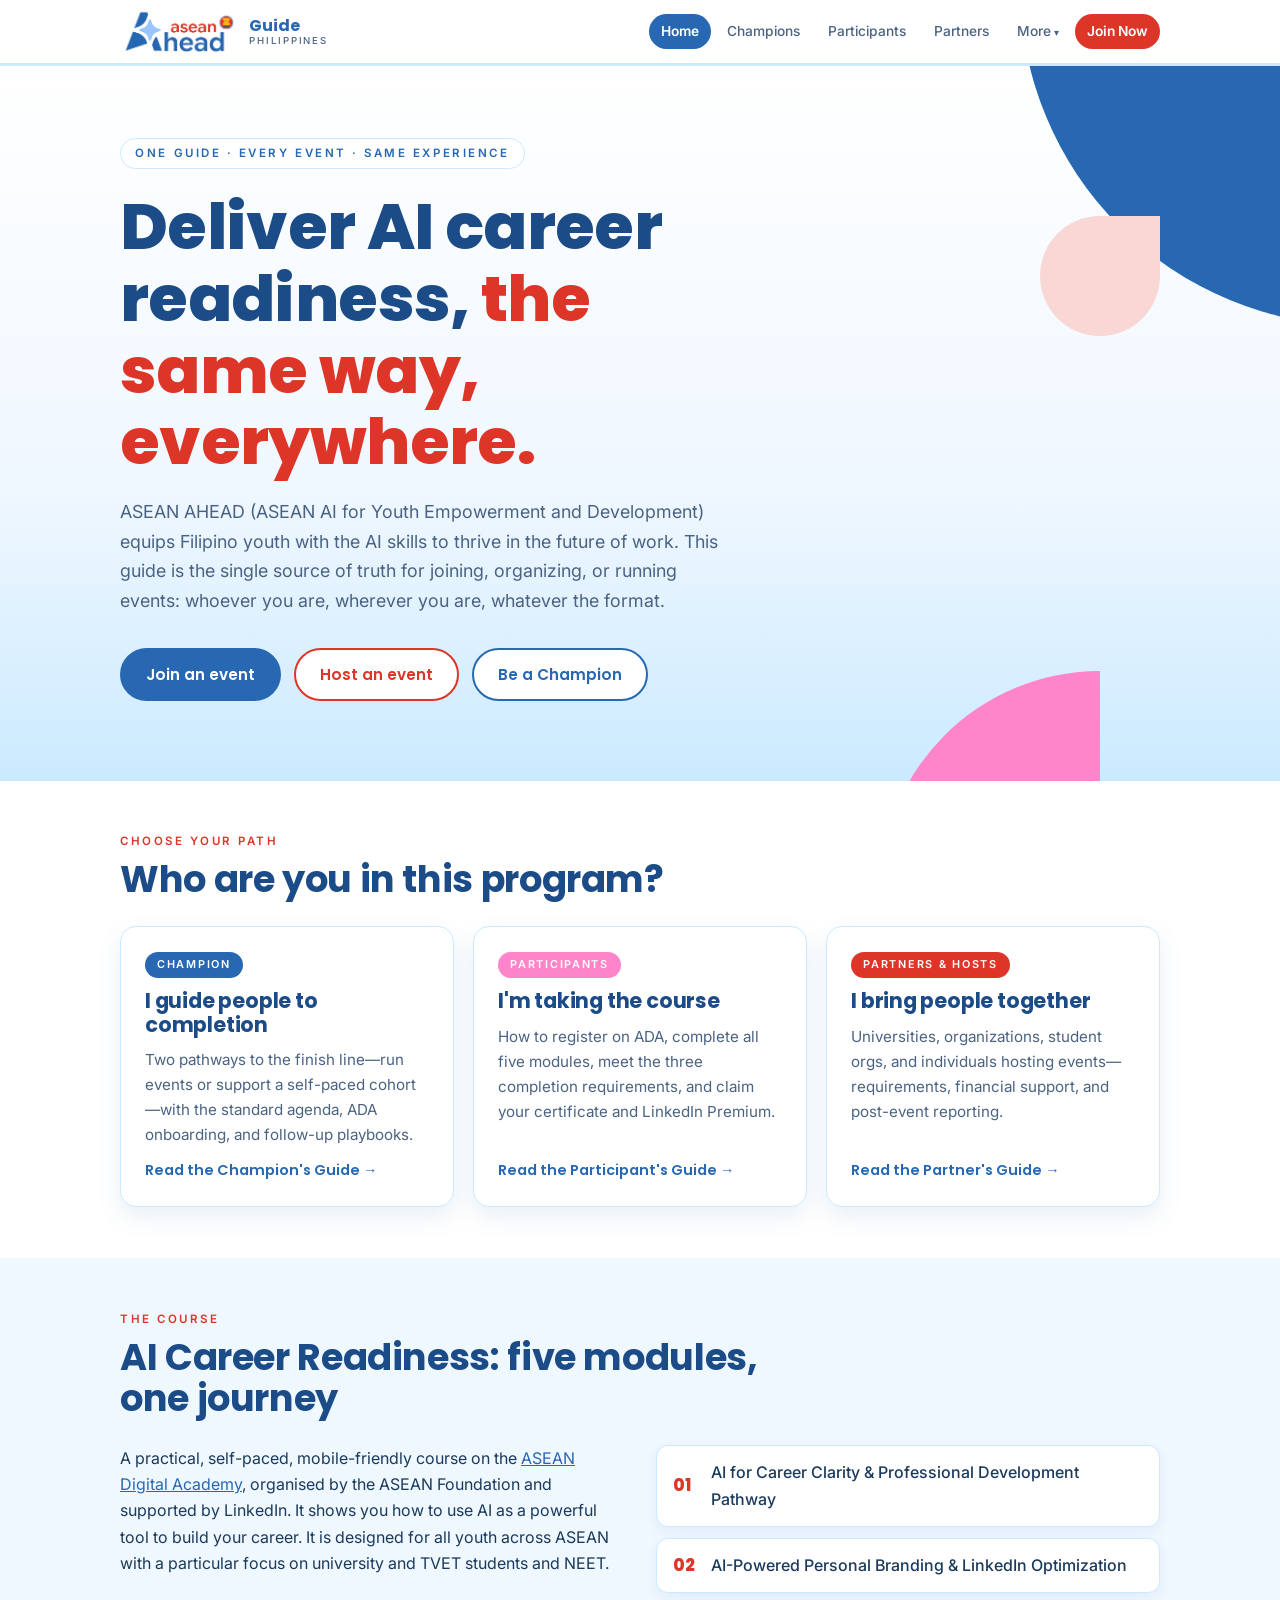
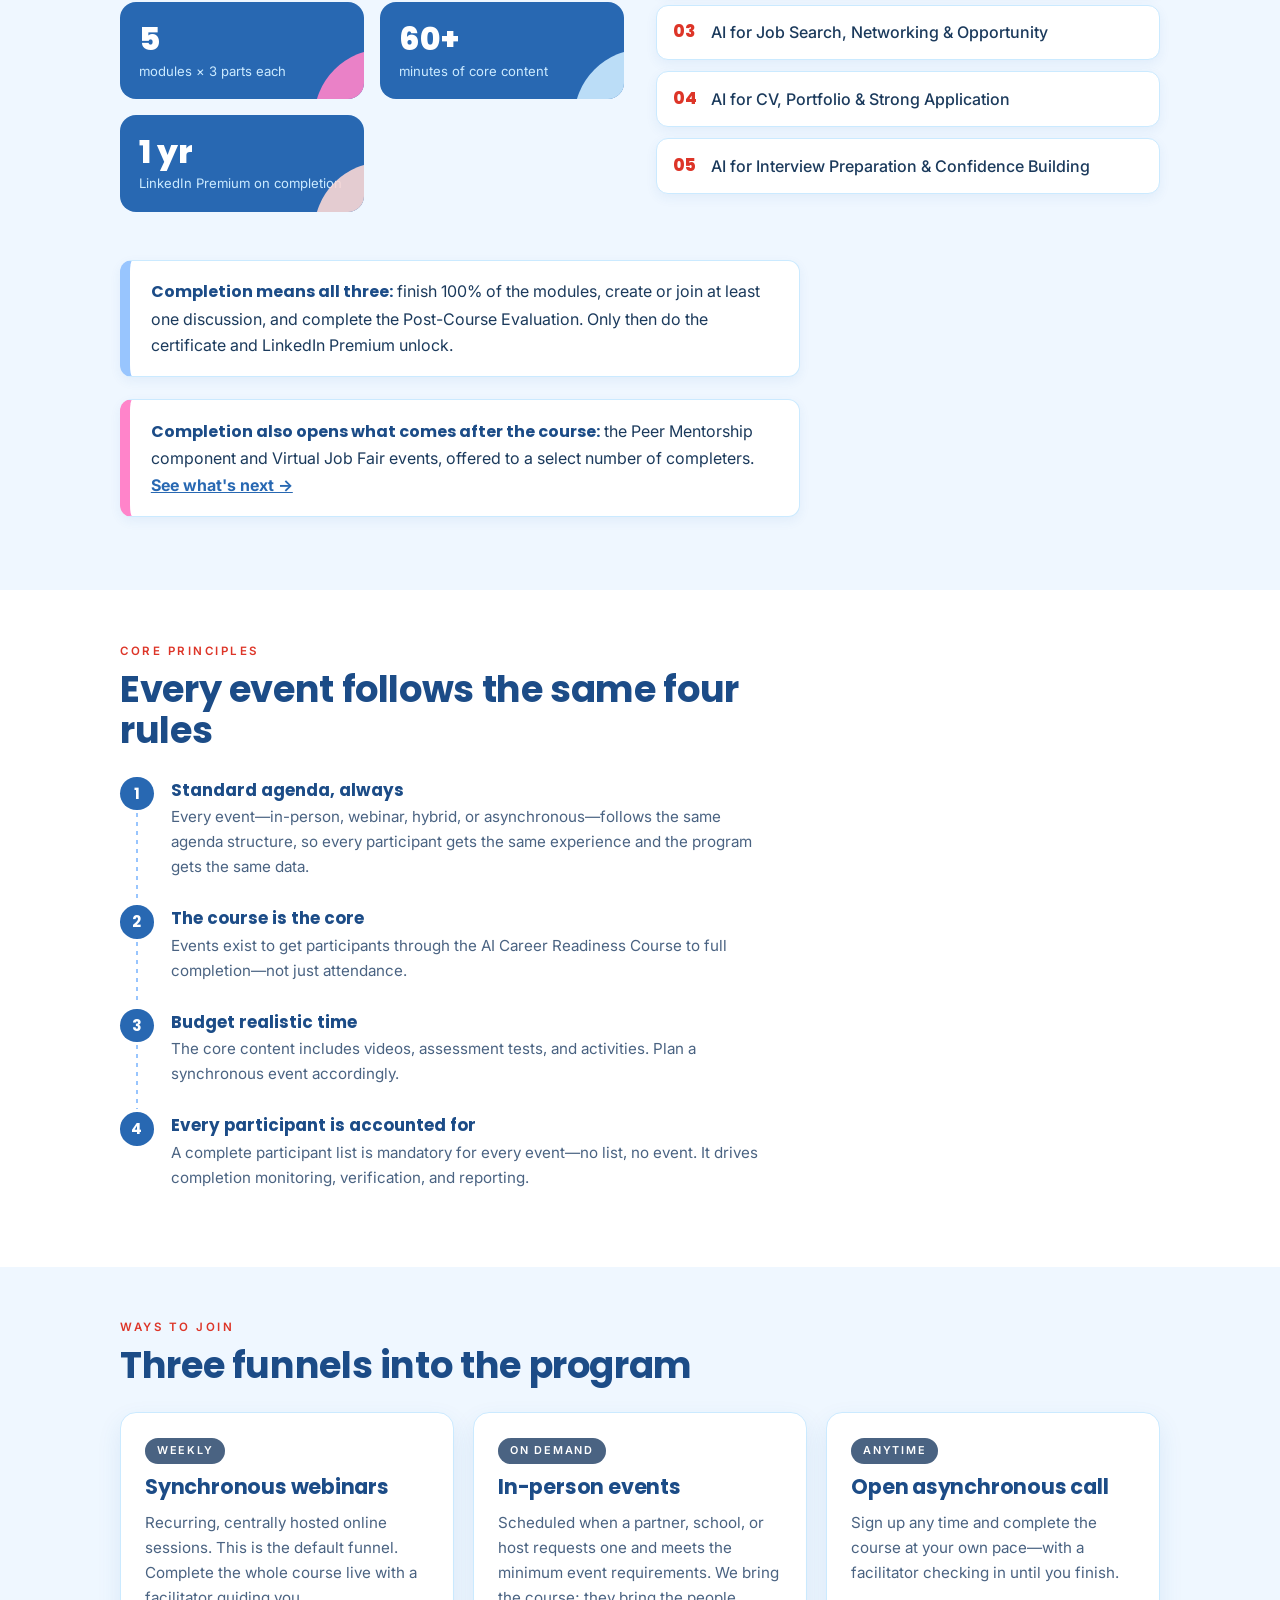
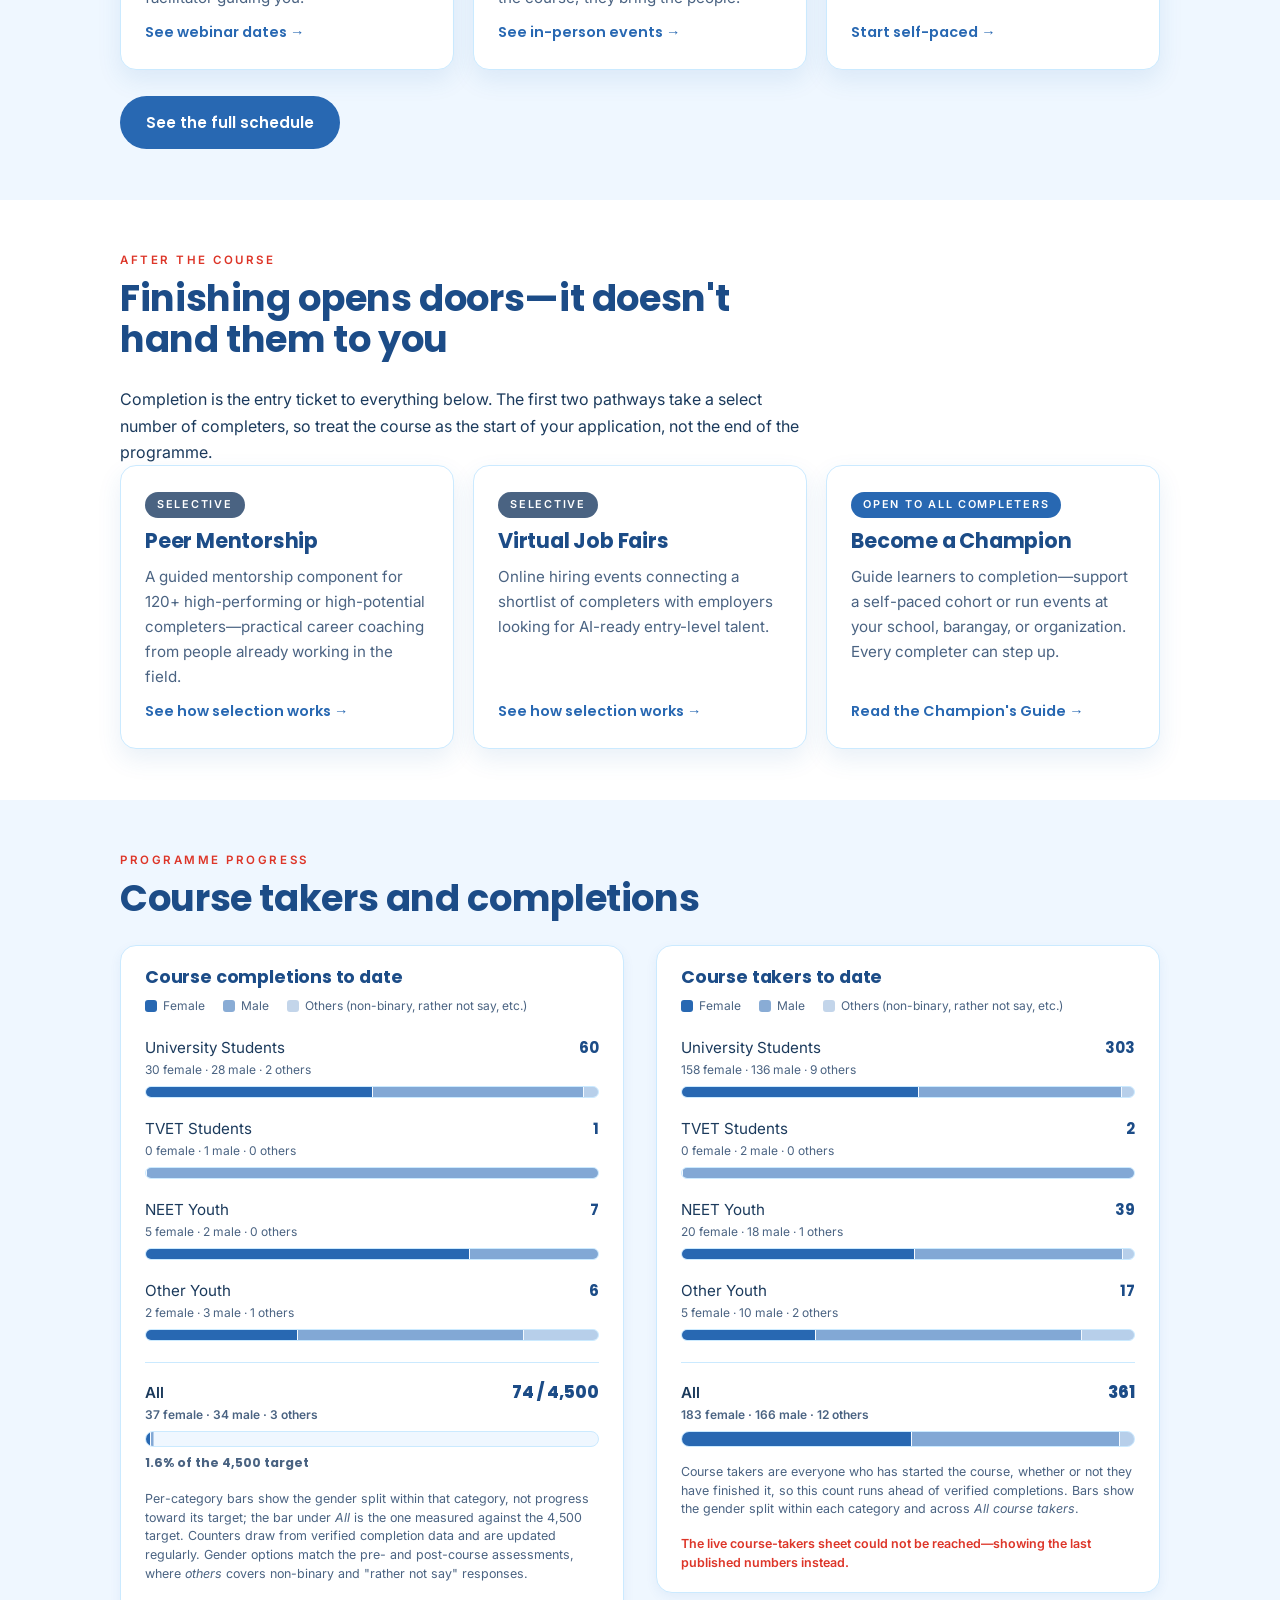
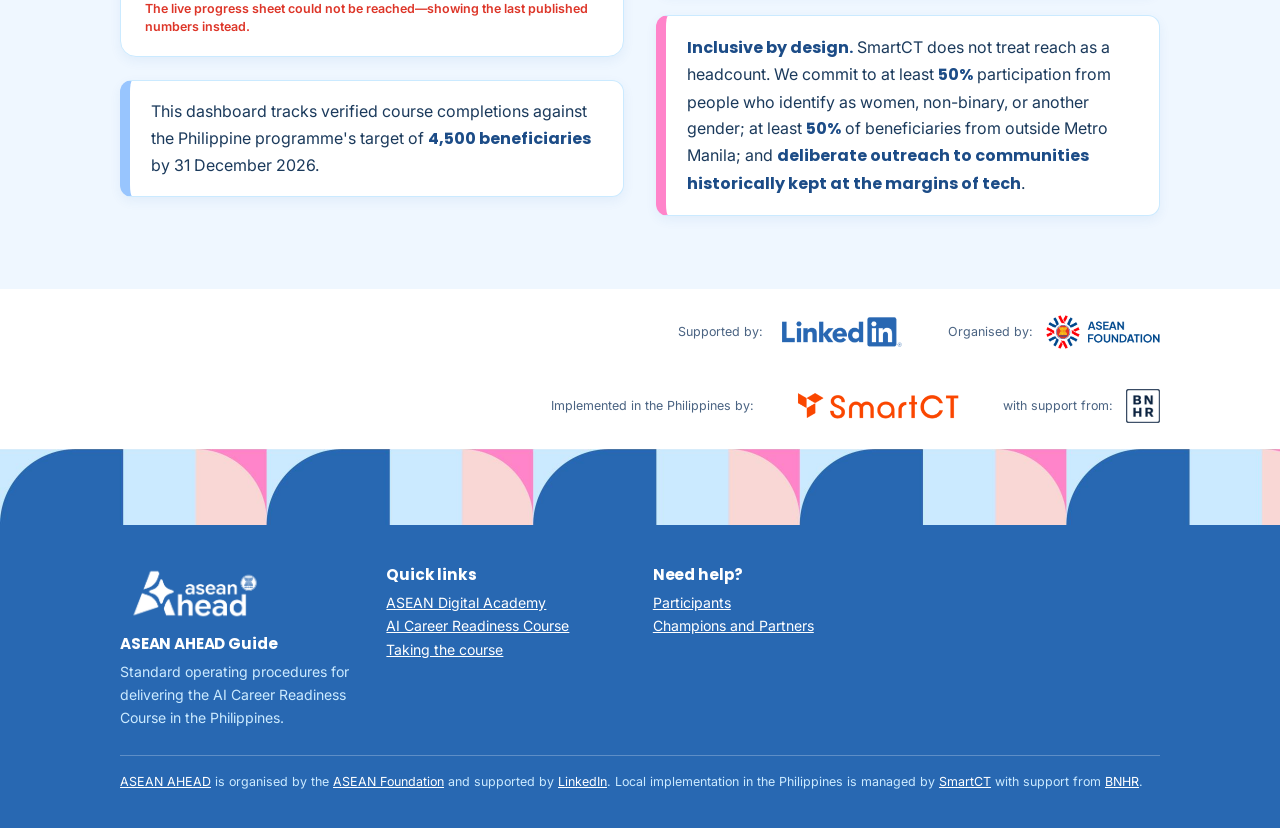
==== commit 92748682: "content: reframe Champions around guiding people to completion     - Lead the Champions page with co" ====
--- a/index.html
+++ b/index.html
@@ -74,9 +74,9 @@
     <div class="card-grid">
       <a class="card" href="champions.html">
         <span class="chip chip-facilitators">Champion</span>
-        <h3>I run events</h3>
-        <p>The standard agenda, ADA onboarding walkthrough, completion follow-up,
-           and everything you're accountable for before, during, and after an event.</p>
+        <h3>I guide people to completion</h3>
+        <p>Two pathways to the finish line—run events or support a self-paced
+           cohort—with the standard agenda, ADA onboarding, and follow-up playbooks.</p>
         <span class="card-cta">Read the Champion's Guide →</span>
       </a>
       <a class="card" href="participants.html">
@@ -229,8 +229,9 @@
       <a class="card" href="champions.html">
         <span class="chip chip-facilitators">Open to all completers</span>
         <h3>Become a Champion</h3>
-        <p>Run your own events and bring the course to your school,
-           barangay, or organization. Every completer can step up.</p>
+        <p>Guide learners to completion—support a self-paced cohort or run
+           events at your school, barangay, or organization. Every completer
+           can step up.</p>
         <span class="card-cta">Read the Champion's Guide →</span>
       </a>
     </div>
@@ -517,13 +518,19 @@
     }
   }
 
+  // A sheet response where every count is zero is Google serving a snapshot
+  // caught mid-recalculation, not real data: counts never regress to zero
+  // once the programme is under way. Only sheet data is second-guessed this
+  // way—zeros written deliberately into the local file still render.
+  const allZero = rows => rows.length > 0 && rows.every(r => sum(r) === 0);
+
   for (const panel of PANELS) {
     loadSource(panel).then(({ csv, name, note }) => {
       let { rows, errors } = build(csv, panel.columns);
-      if (!rows.length && name !== panel.localName) {
+      if ((!rows.length || allZero(rows)) && name !== panel.localName) {
         ({ rows, errors } = build(panel.localCsv(), panel.columns));
         name = panel.localName;
-        note = `The live ${panel.sheetLabel.replace(/^the /, '')} had no readable rows—showing the last published numbers instead.`;
+        note = `The live ${panel.sheetLabel.replace(/^the /, '')} had no usable data—showing the last published numbers instead.`;
       }
       render(panel, rows, errors, name, note);
     });
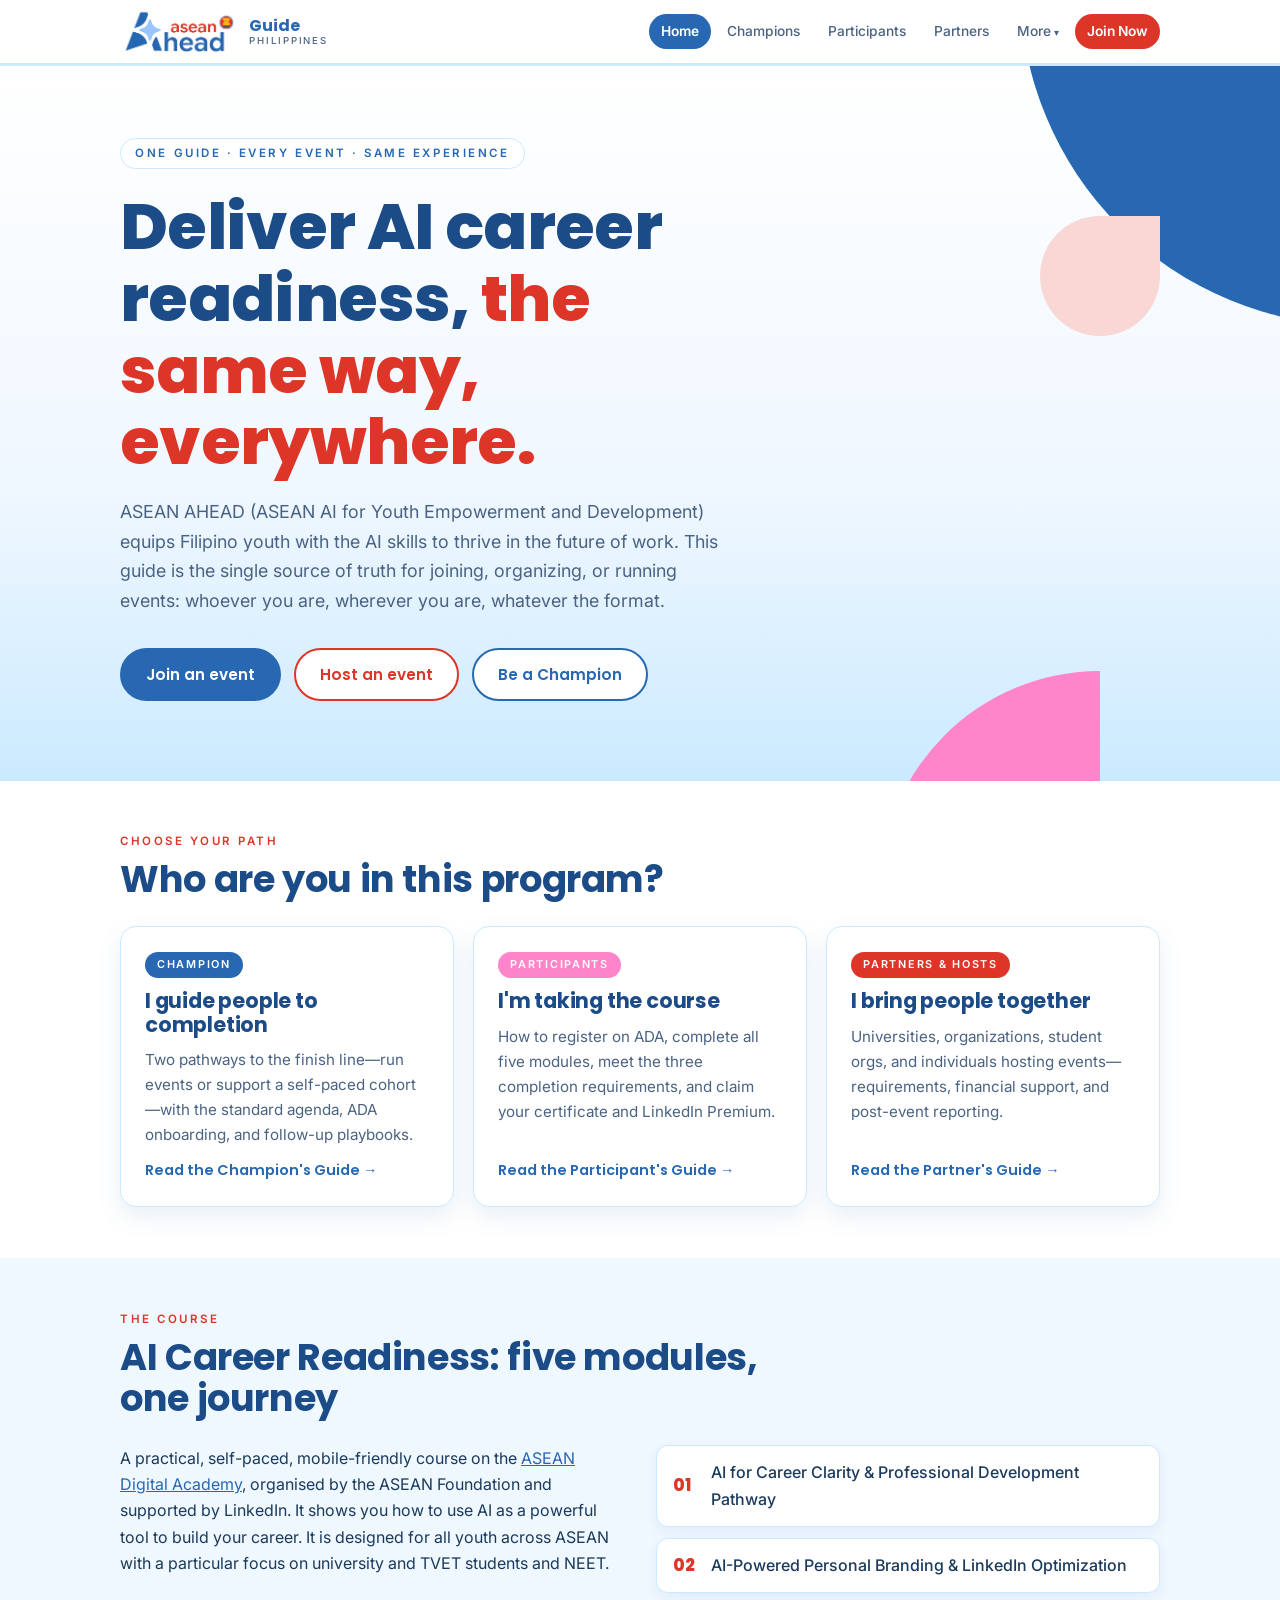
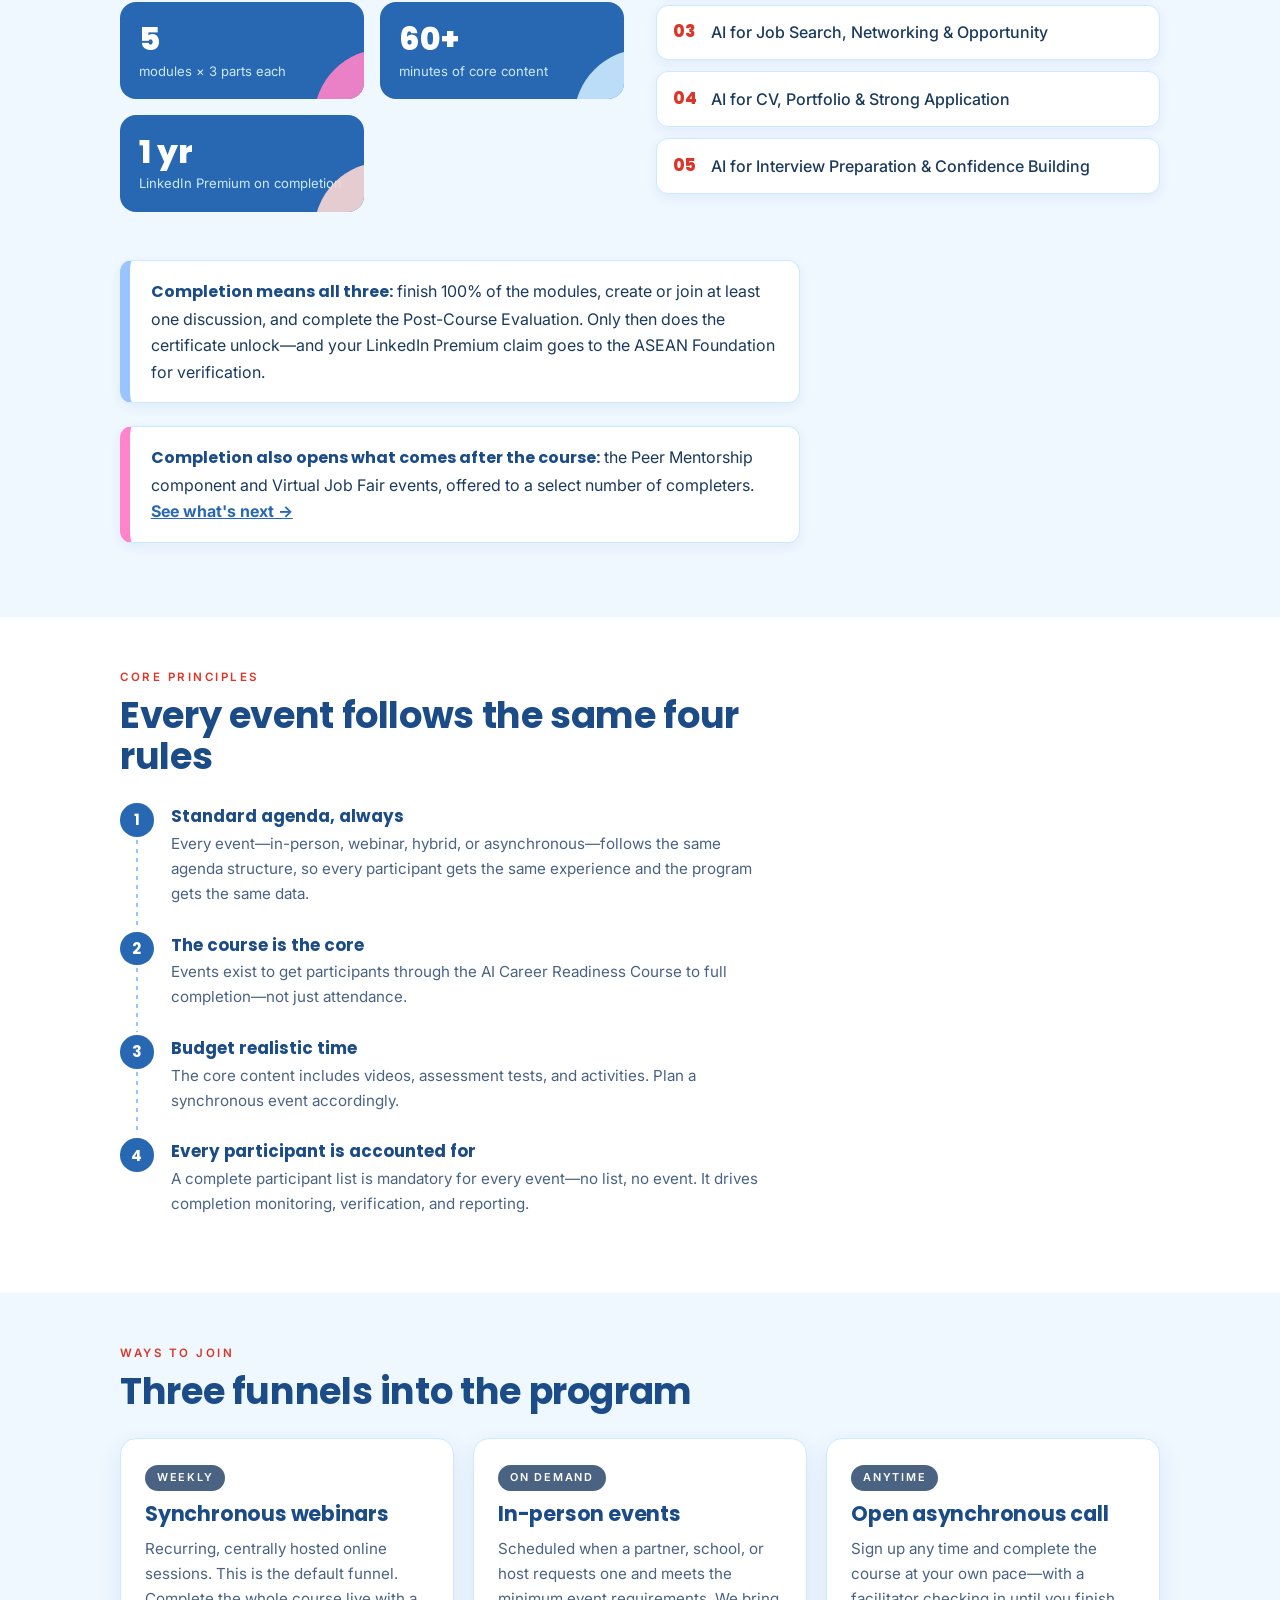
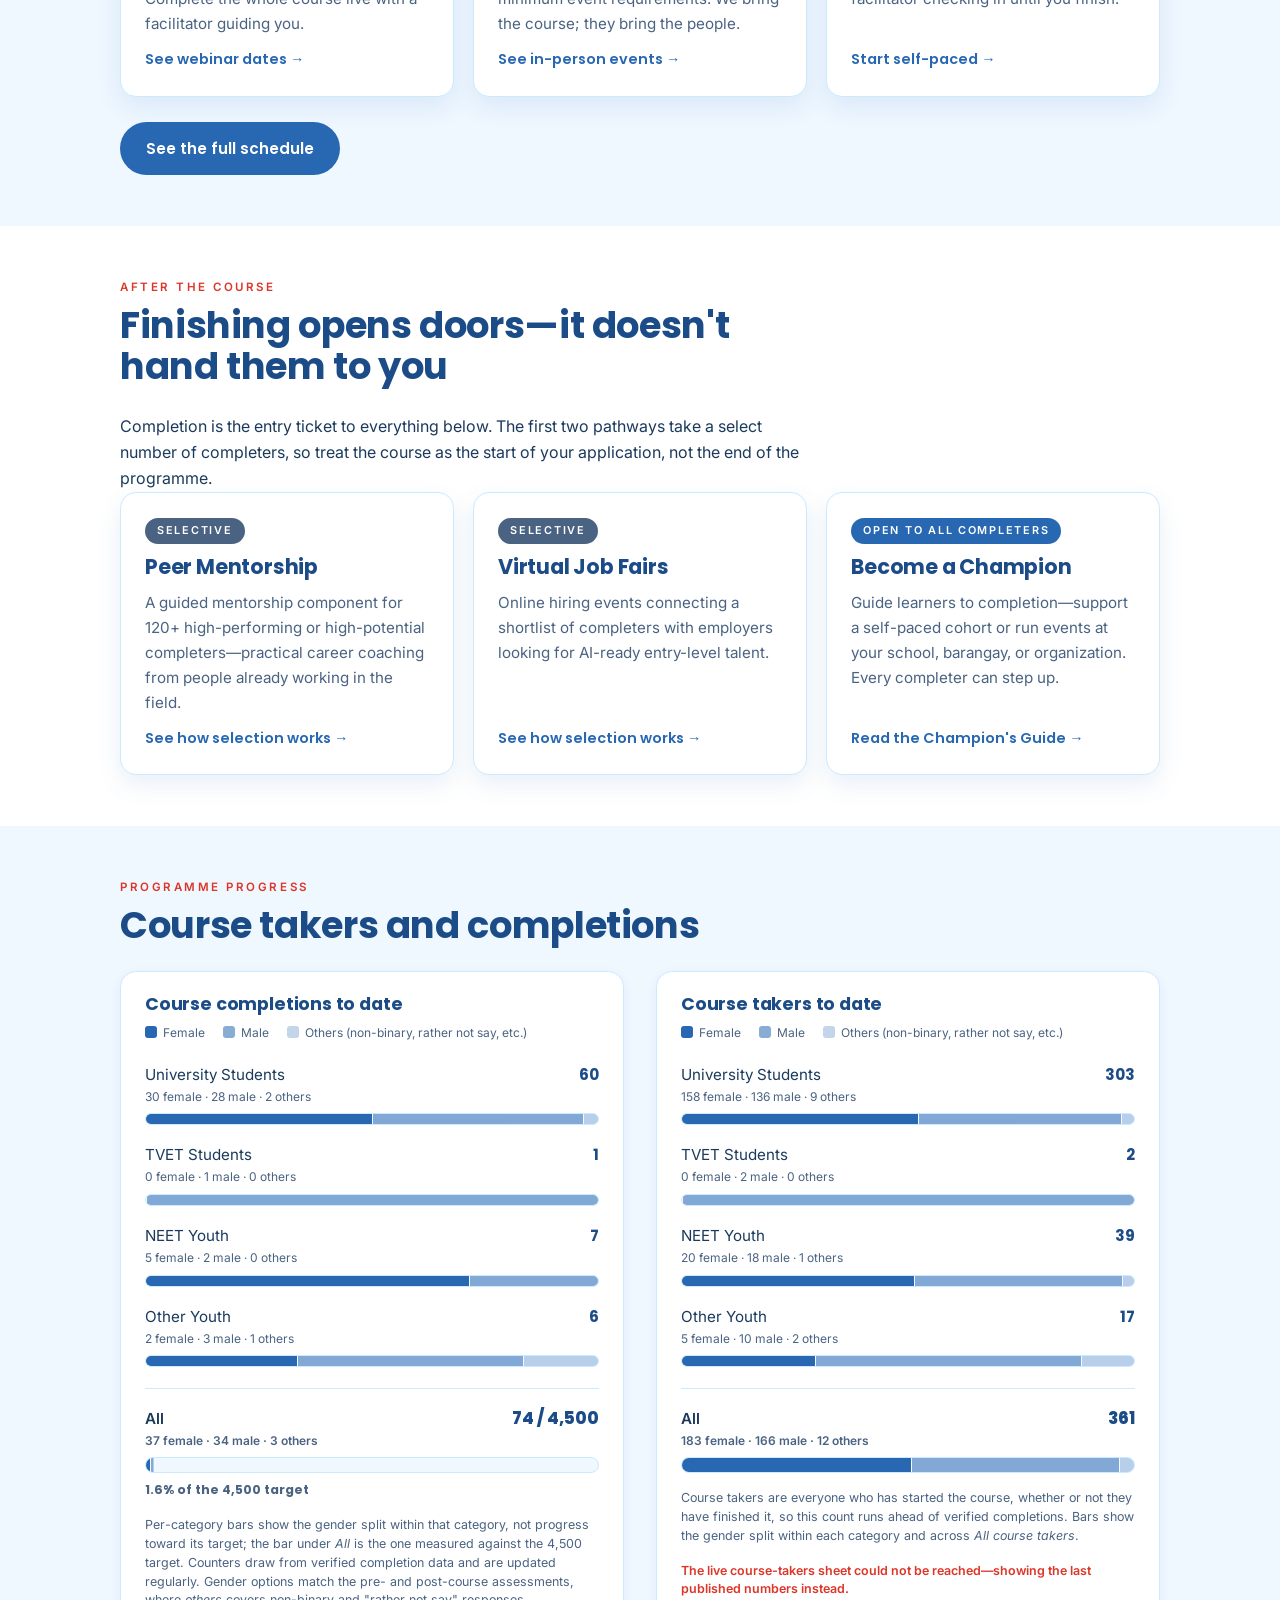
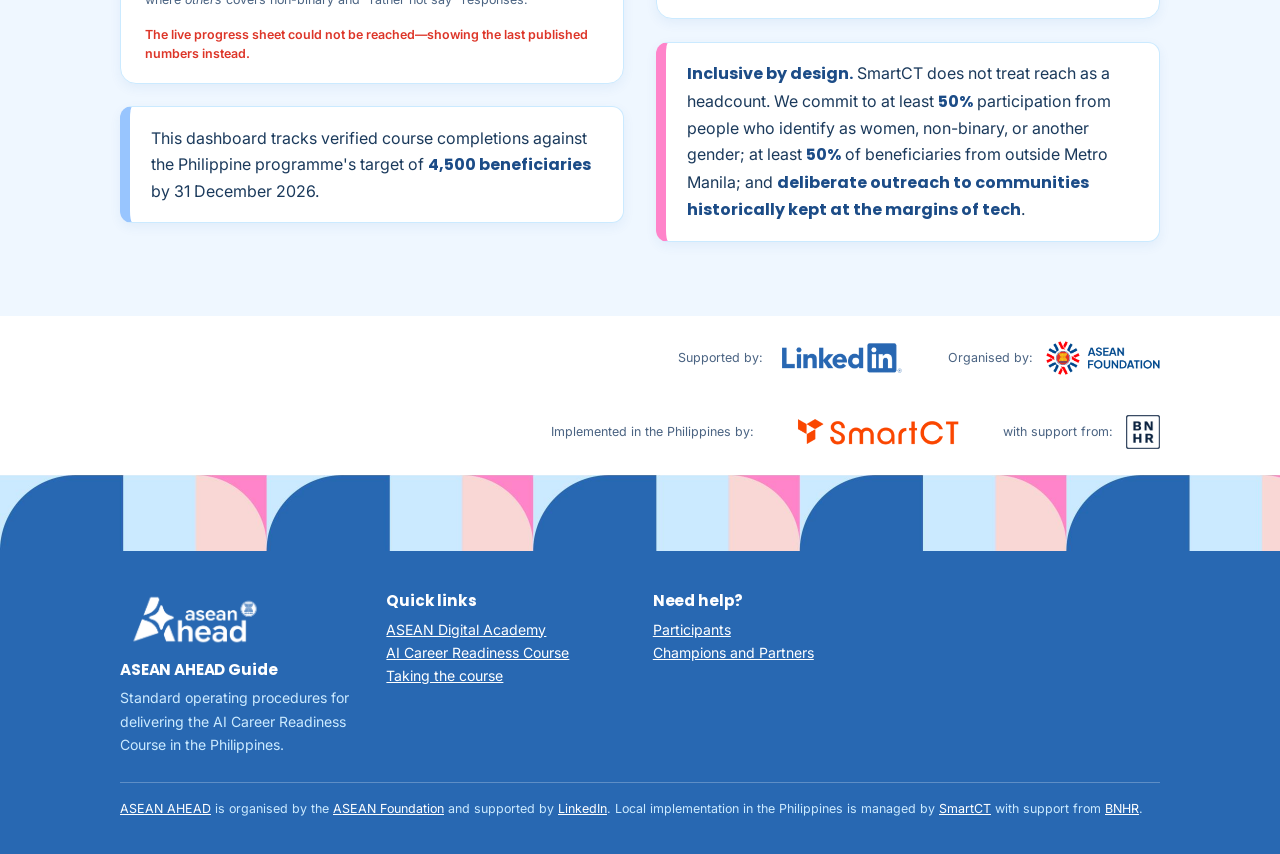
==== commit 381361db: "content: attribute LinkedIn Premium verification to the ASEAN Foundation     - State that the ASEAN " ====
--- a/index.html
+++ b/index.html
@@ -127,7 +127,8 @@
     <div class="callout gold">
       <strong>Completion means all three:</strong> finish 100% of the modules,
       create or join at least one discussion, and complete the Post-Course
-      Evaluation. Only then do the certificate and LinkedIn Premium unlock.
+      Evaluation. Only then does the certificate unlock—and your LinkedIn
+      Premium claim goes to the ASEAN Foundation for verification.
     </div>
     <div class="callout teal">
       <strong>Completion also opens what comes after the course:</strong> the Peer Mentorship
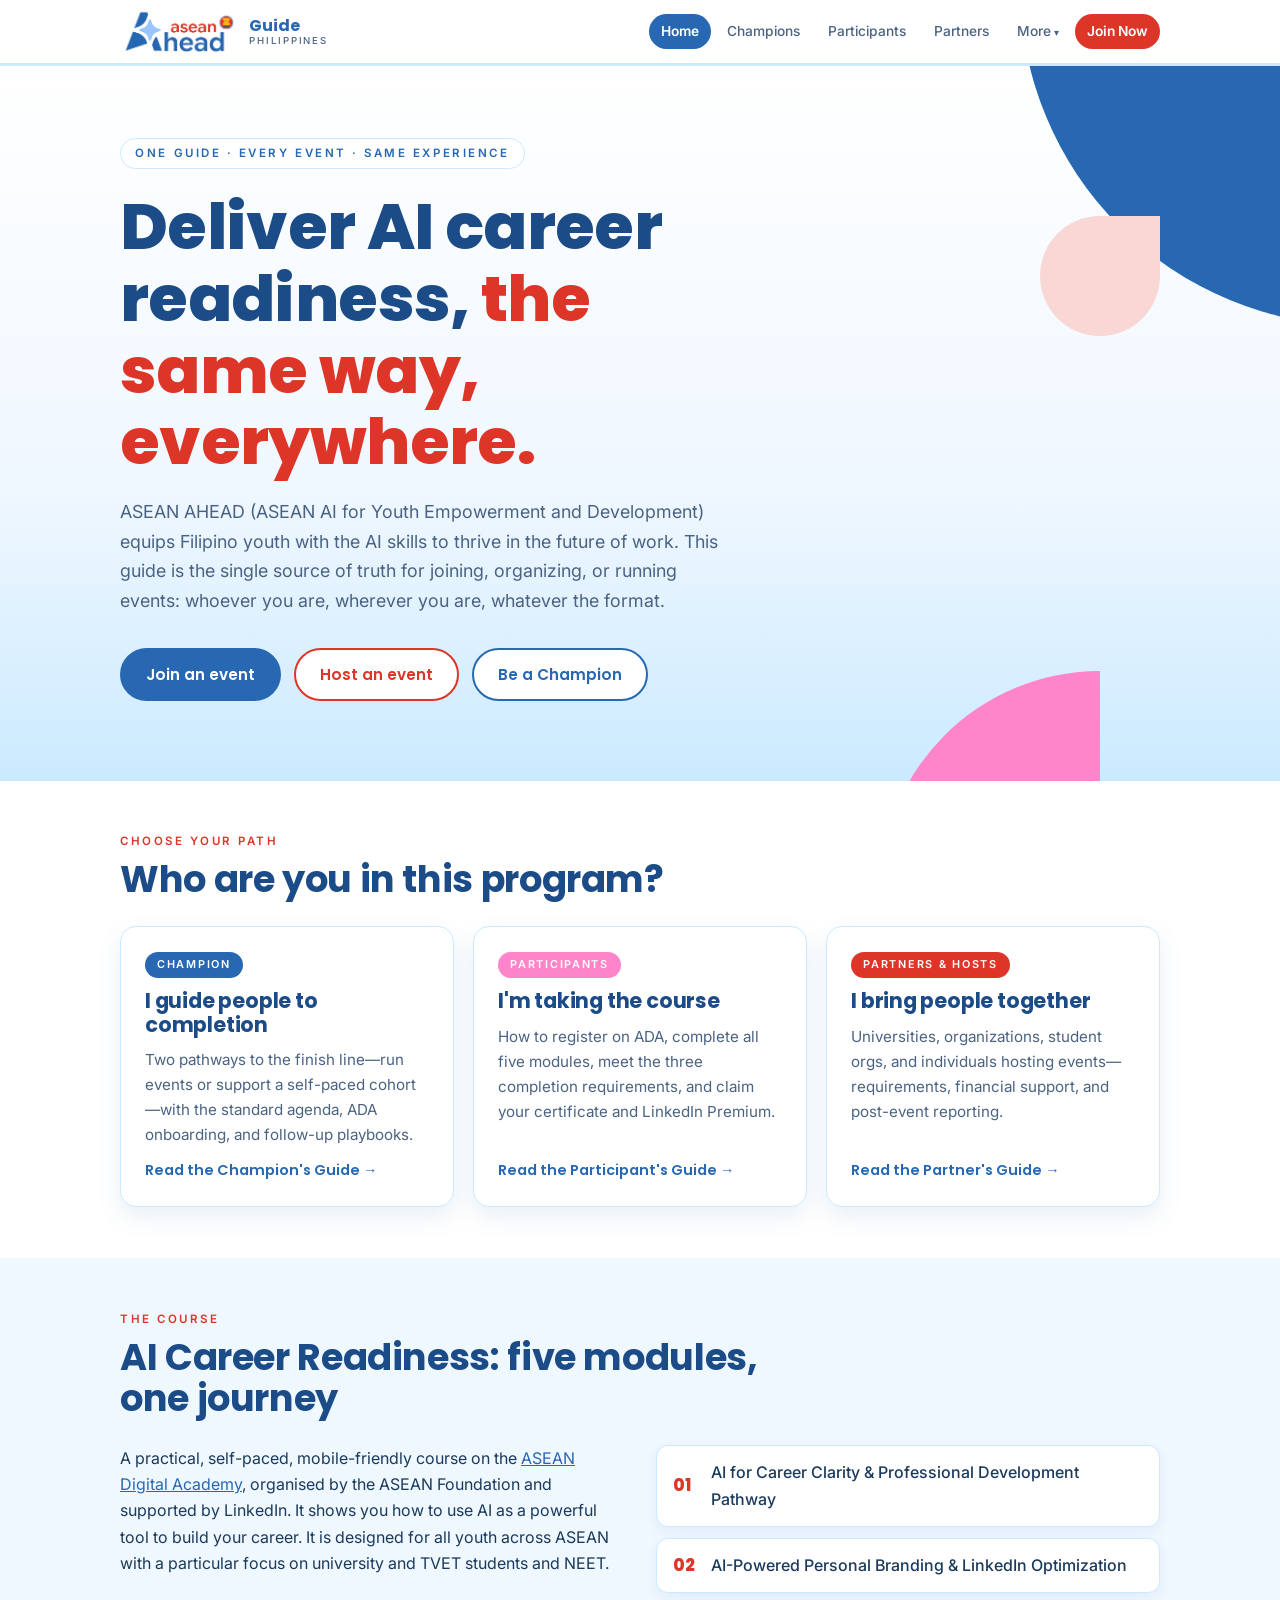
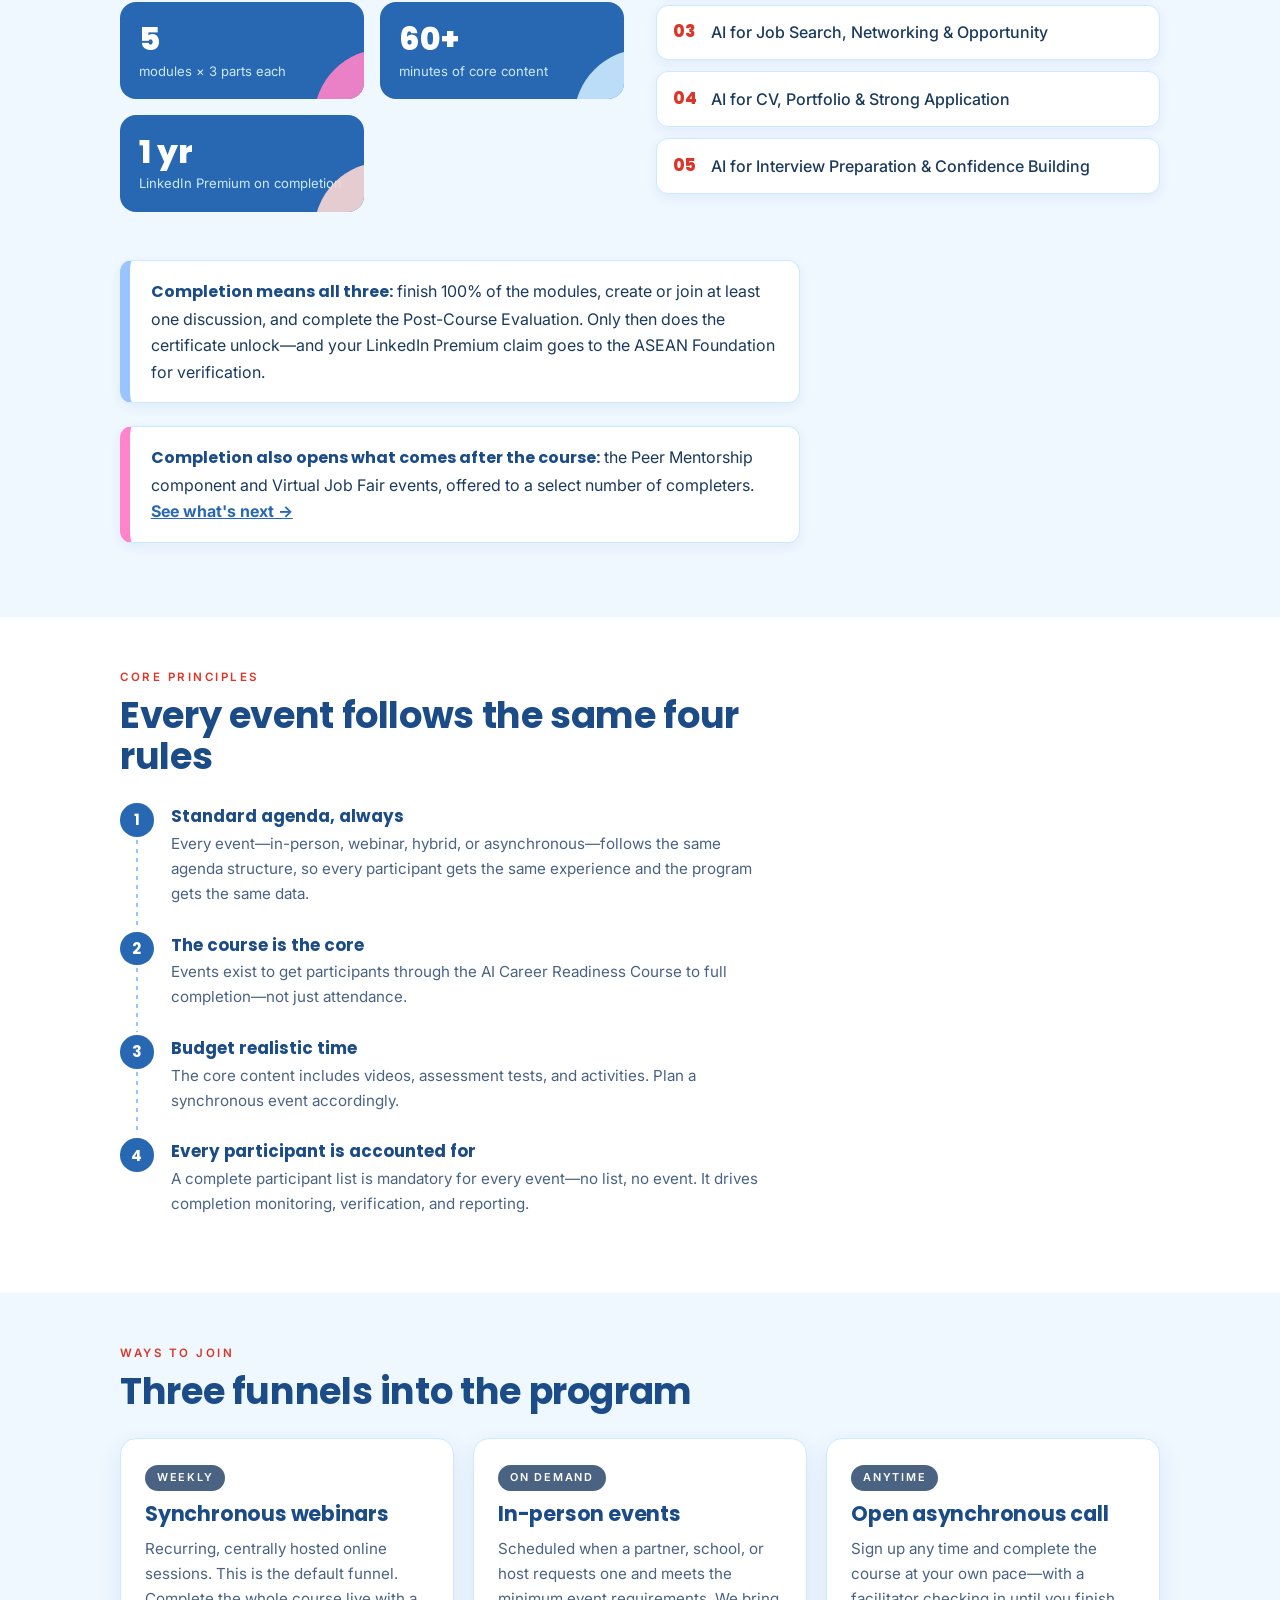
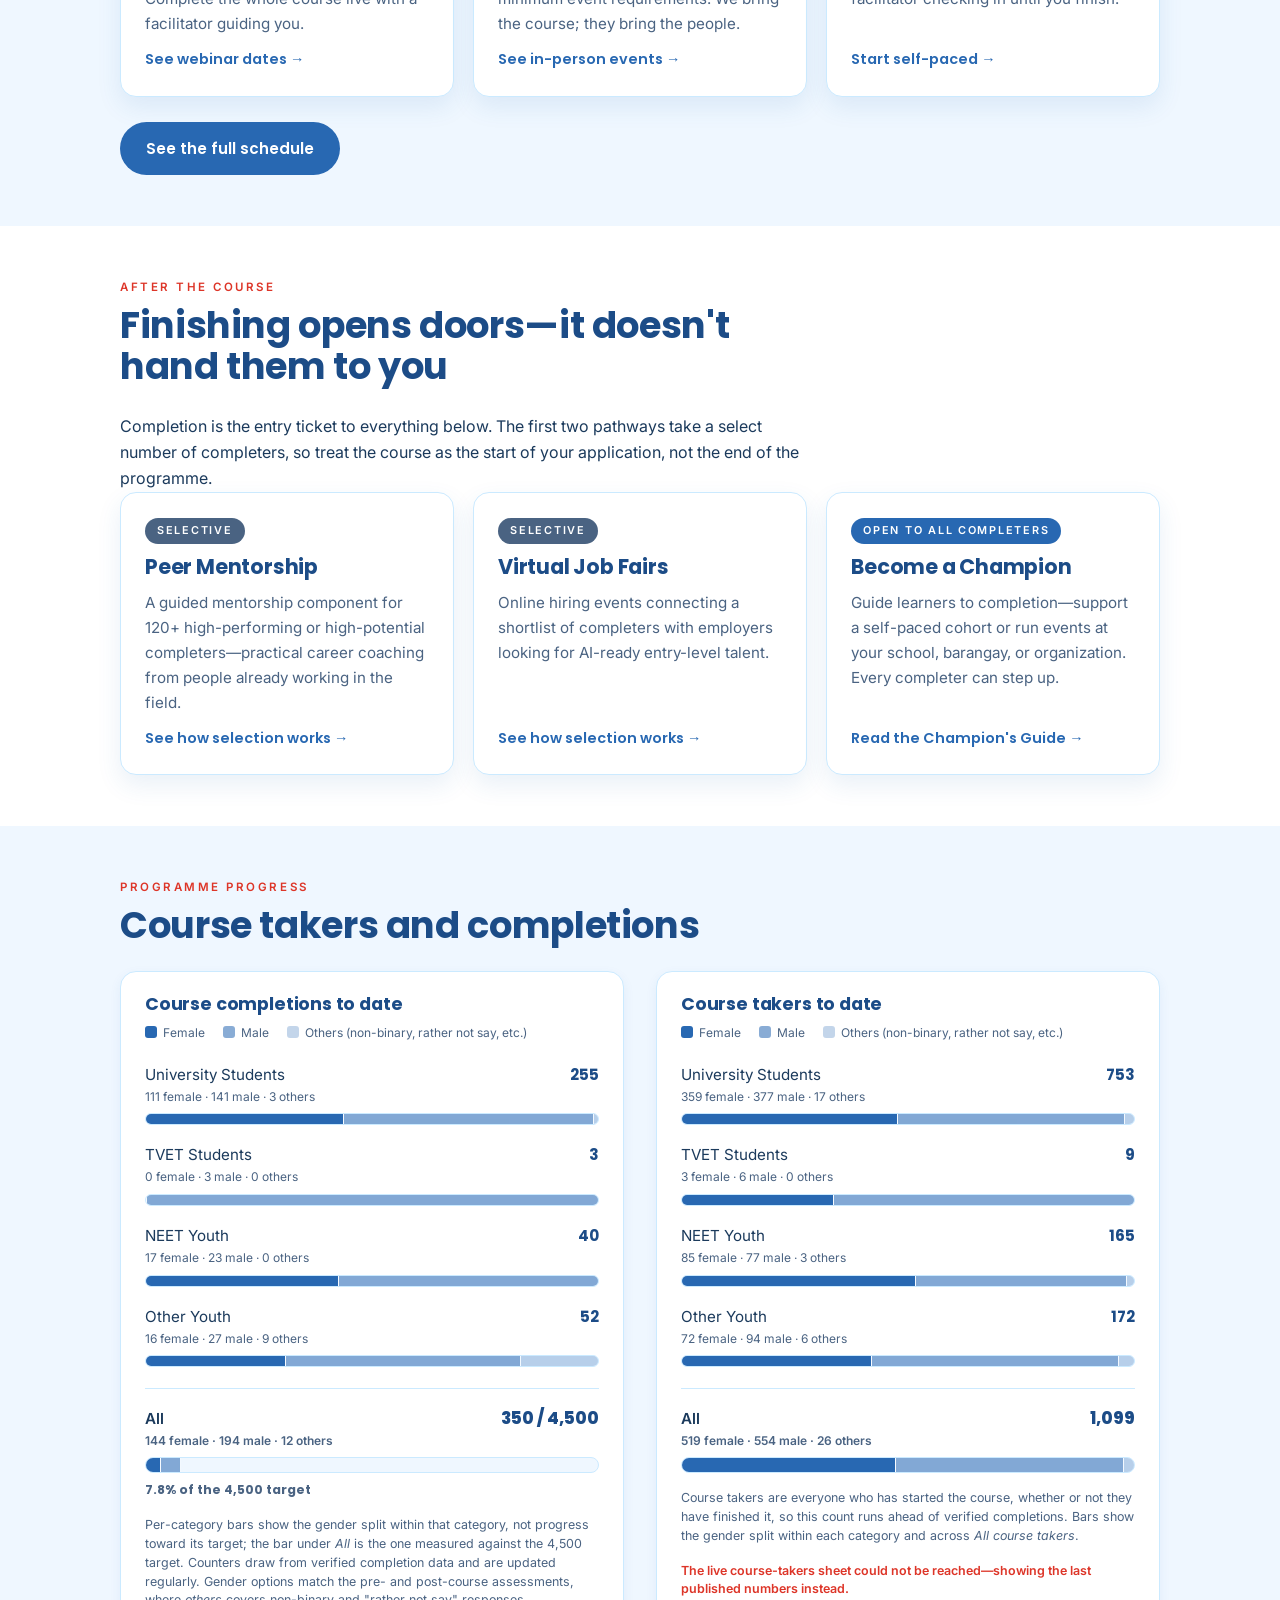
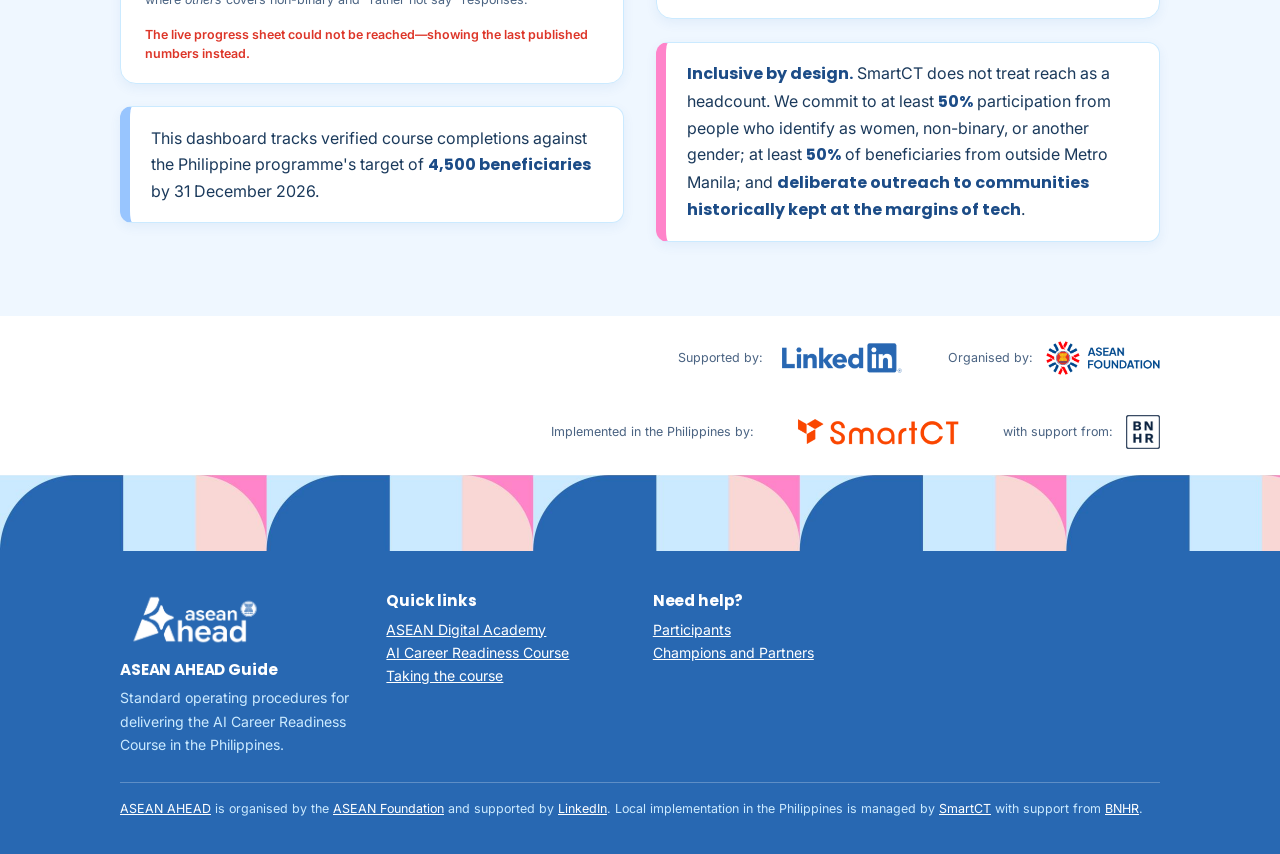
==== commit 320ad5bd: "content: make the 4,500 target a page-level constant; refresh progress data     - Drop the per-categ" ====
--- a/index.html
+++ b/index.html
@@ -10,8 +10,8 @@
 <meta property="og:locale" content="en_PH">
 <meta property="og:title" content="ASEAN AHEAD Guide—Deliver AI Career Readiness Course">
 <meta property="og:description" content="The single source of truth for joining, organizing, or delivering the ASEAN AHEAD AI Career Readiness Course in the Philippines.">
-<meta property="og:url" content="https://asean-ahead-guide.bnhr.xyz/">
-<meta property="og:image" content="https://asean-ahead-guide.bnhr.xyz/static/assets/img/og/og-index.png">
+<meta property="og:url" content="https://aseanahead.bnhr.xyz/">
+<meta property="og:image" content="https://aseanahead.bnhr.xyz/static/assets/img/og/og-index.png">
 <meta property="og:image:width" content="1200">
 <meta property="og:image:height" content="630">
 <meta property="og:image:alt" content="ASEAN AHEAD card: AI career readiness course for Filipino youth.">
@@ -363,12 +363,14 @@
 (() => {
   const GENDERS = ['female', 'male', 'others'];   // as collected in the assessments
 
-  // Each panel is the same machinery over a different CSV shape. `target`
-  // present means the panel measures progress toward a committed number;
-  // absent means it only reports composition, so no target maths ever runs.
+  // Each panel is the same machinery over a different CSV shape. `target` is
+  // a page-level constant, not a CSV column: present means the panel measures
+  // progress toward that committed number; absent means it only reports
+  // composition, so no target maths ever runs.
   const PANELS = [
     {
-      columns: ['category', 'target', 'female', 'male', 'others'],
+      columns: ['category', 'female', 'male', 'others'],
+      target: 4500,   // committed Philippine programme target—keep the prose in this section in step
       listId: 'progress-list', totalId: 'progress-total', errorId: 'progress-error',
       noun: 'trained',
       localName: 'progress.js',
@@ -418,7 +420,6 @@
       if (!/^\d+$/.test(r[k])) return { err: `line ${lineNo}: ${k} must be a whole number, got "${r[k]}"` };
       r[k] = Number(r[k]);
     }
-    if (r.target === 0) return { err: `line ${lineNo}: target must be greater than 0` };
     return { row: r };
   }
 
@@ -474,8 +475,8 @@
     if (rows.length) {
       const done = rows.reduce((s, r) => s + sum(r), 0);
       const all = Object.fromEntries(GENDERS.map(g => [g, rows.reduce((s, r) => s + r[g], 0)]));
-      const hasTarget = panel.columns.includes('target');
-      const target = hasTarget ? rows.reduce((s, r) => s + r.target, 0) : done;
+      const hasTarget = panel.target !== undefined;
+      const target = hasTarget ? panel.target : done;
       const share = (done / target) * 100;
       document.getElementById(panel.totalId).innerHTML = `
         <div class="plabel">
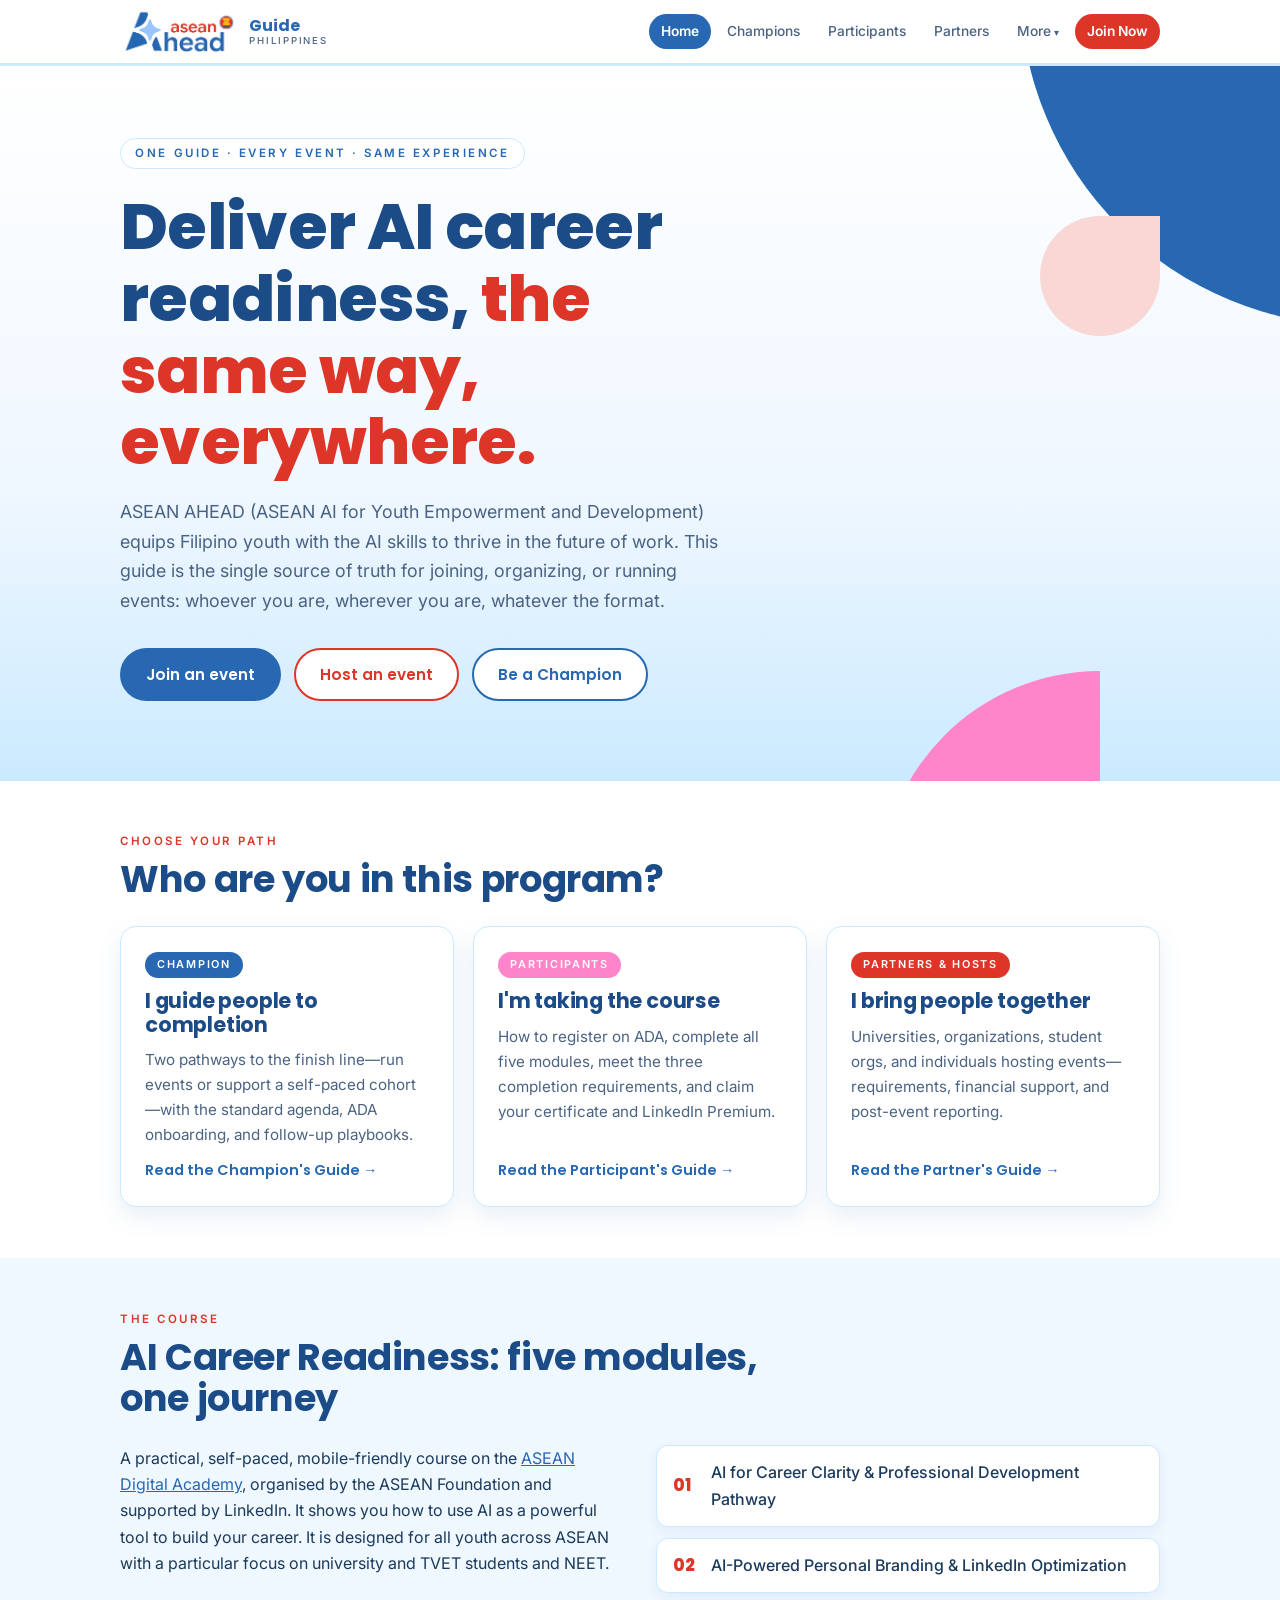
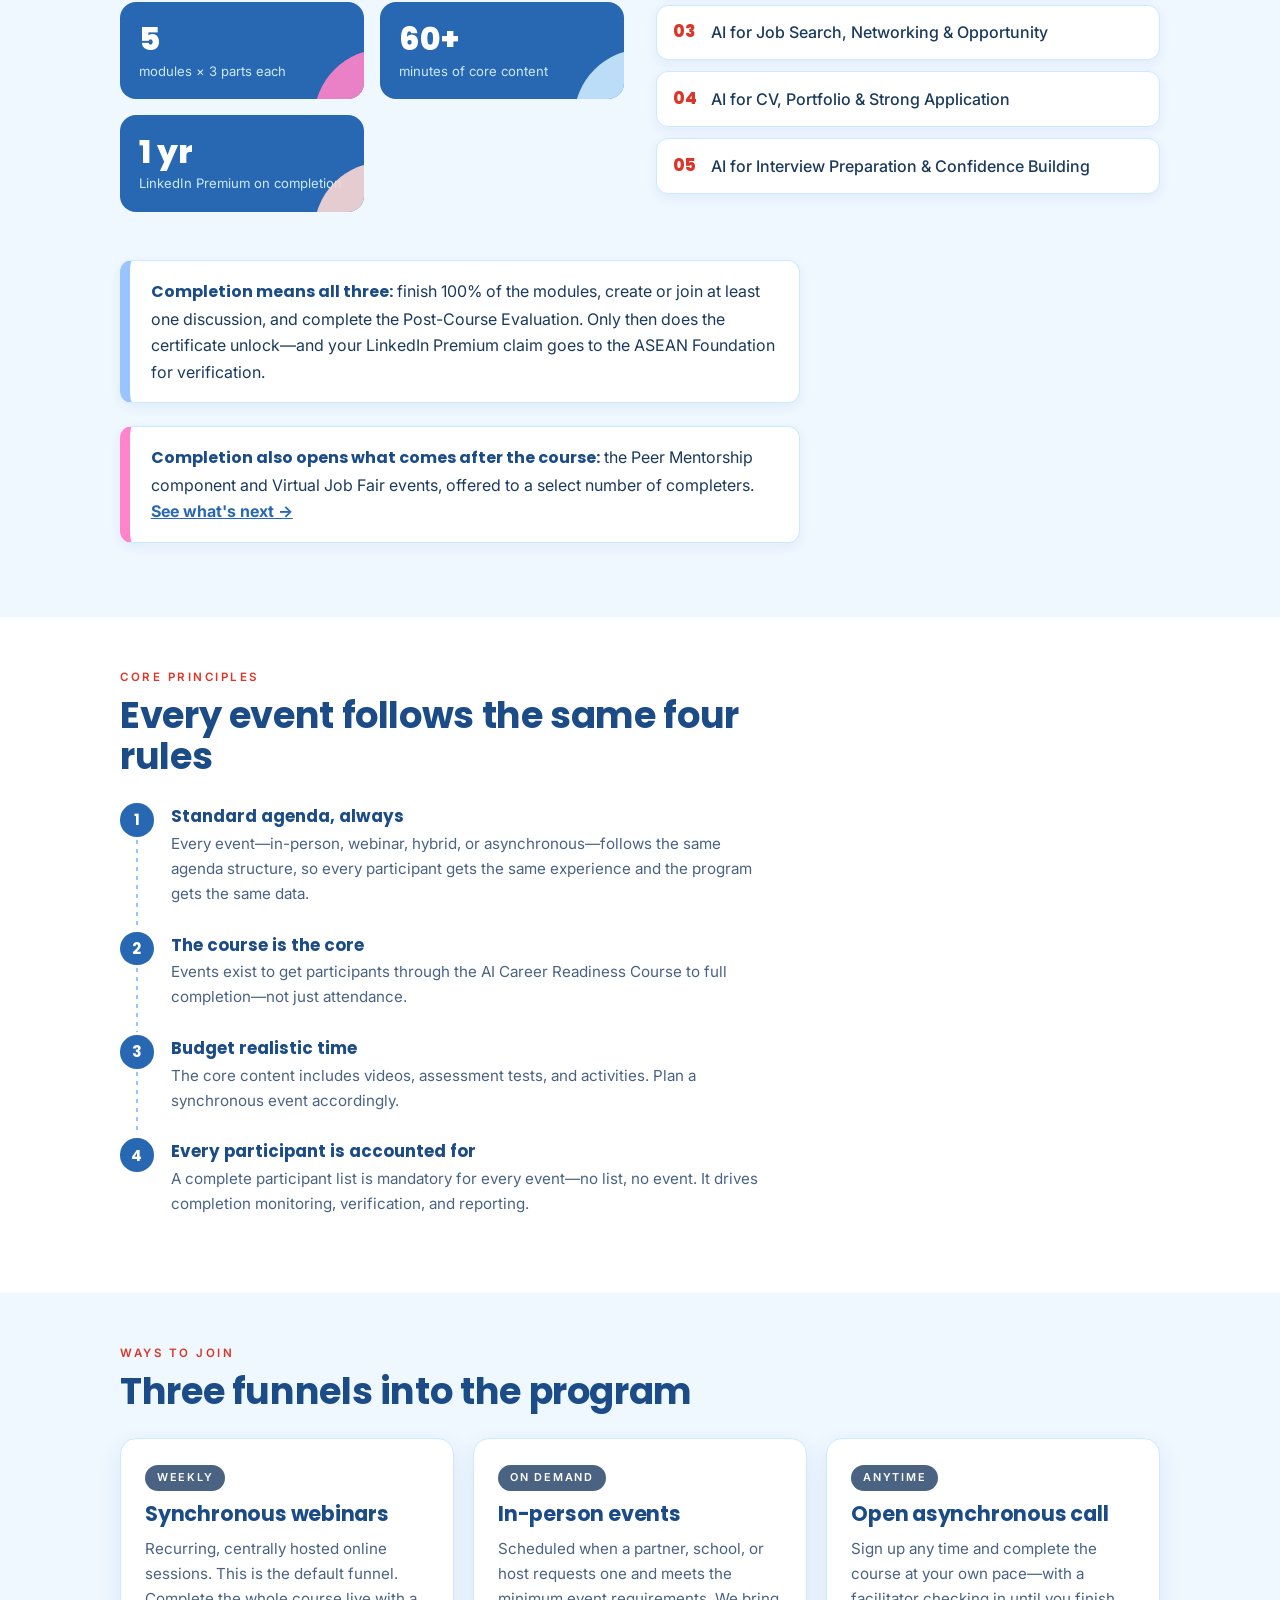
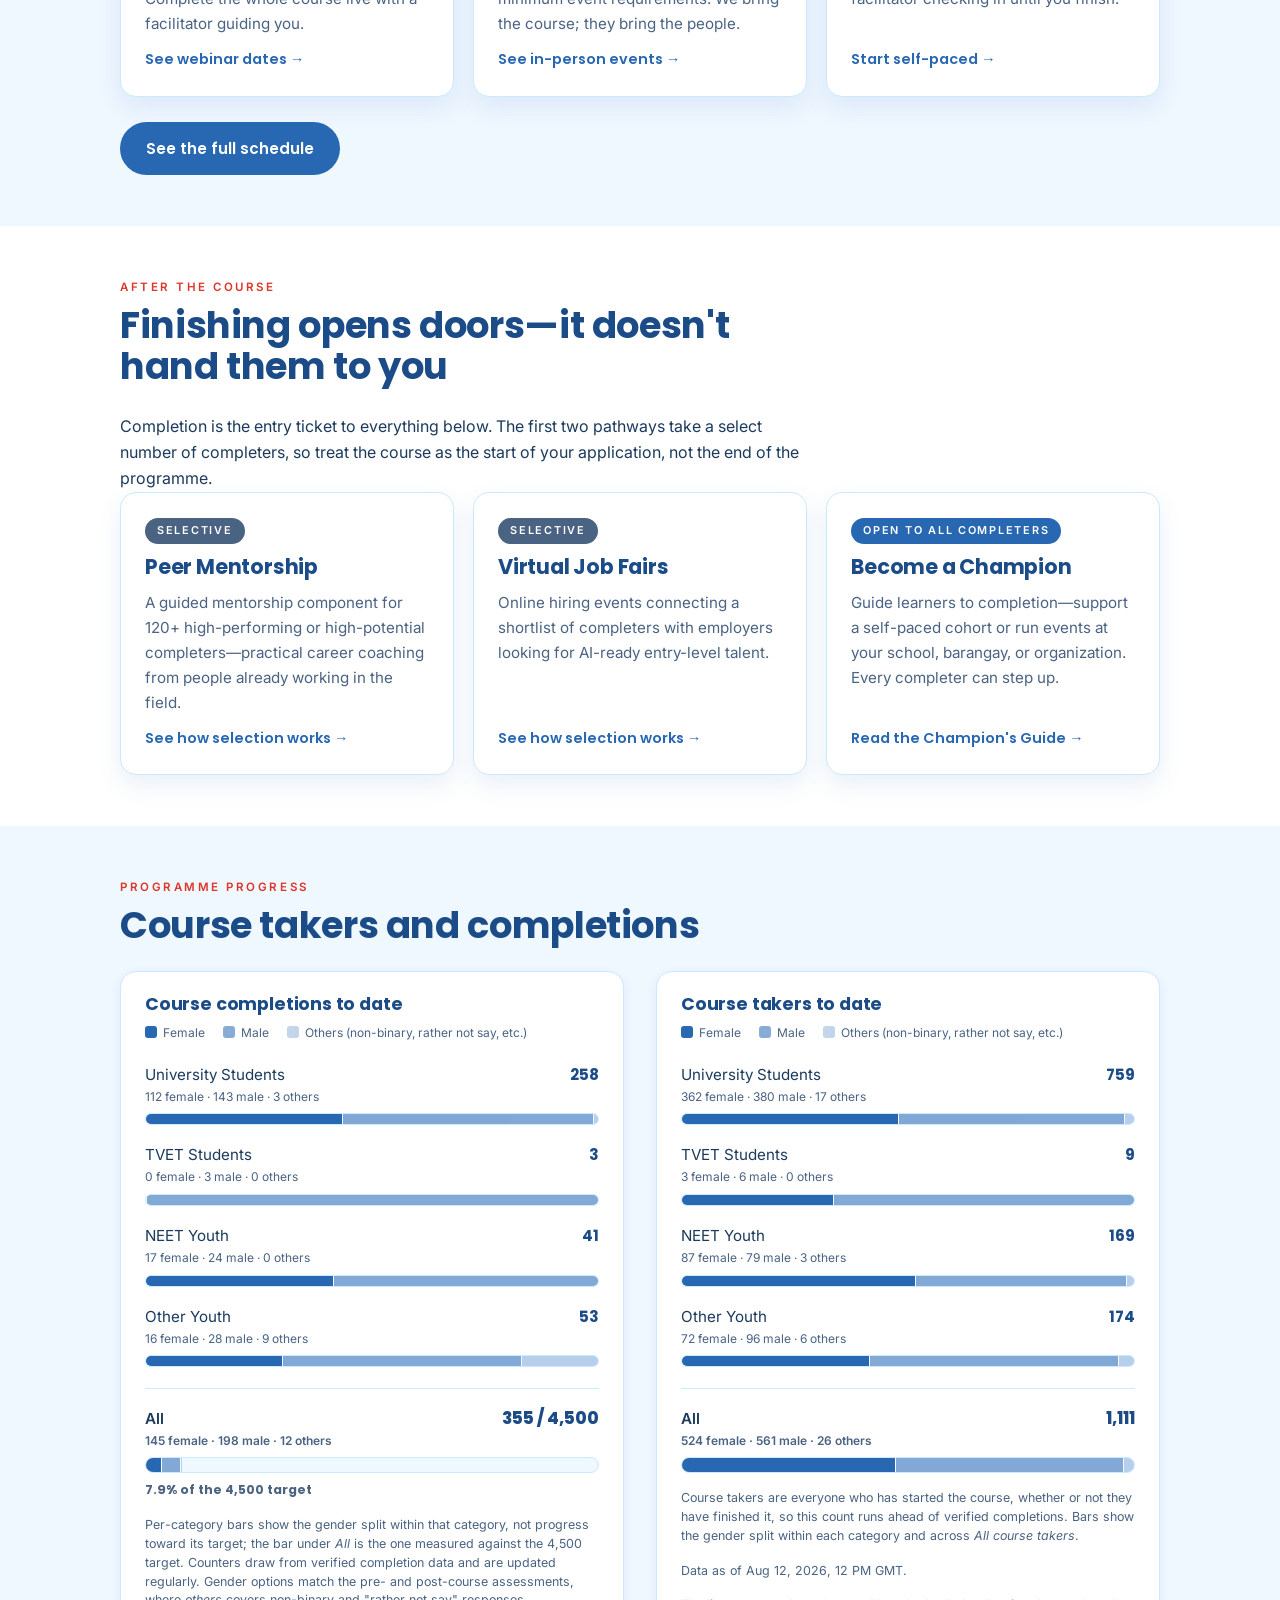
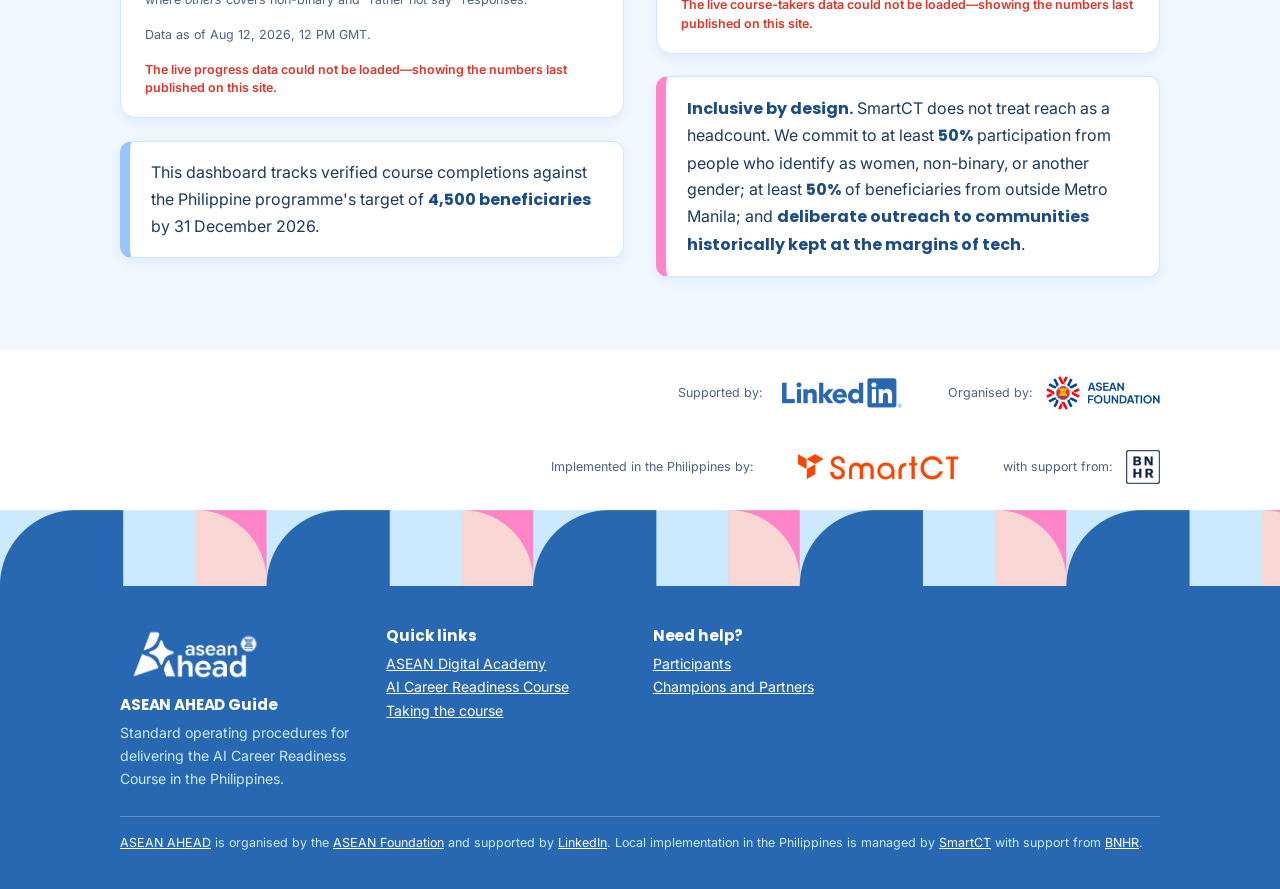
==== commit 0e86400b: "feat: feed the progress panels from the data repo with a freshness note     - Paint the bundled fall" ====
--- a/index.html
+++ b/index.html
@@ -262,6 +262,7 @@
             regularly. Gender options match the pre- and post-course assessments, where
             <em>others</em> covers non-binary and "rather not say" responses.
           </p>
+          <p class="progress-fine" id="progress-asof" hidden></p>
           <p class="progress-fine err" id="progress-error" hidden></p>
         </div>
         <div class="callout gold">
@@ -286,6 +287,7 @@
             completions. Bars show the gender split within each category and
             across <em>All course takers</em>.
           </p>
+          <p class="progress-fine" id="reach-asof" hidden></p>
           <p class="progress-fine err" id="reach-error" hidden></p>
         </div>
         <div class="callout teal">
@@ -371,21 +373,23 @@
     {
       columns: ['category', 'female', 'male', 'others'],
       target: 4500,   // committed Philippine programme target—keep the prose in this section in step
-      listId: 'progress-list', totalId: 'progress-total', errorId: 'progress-error',
+      listId: 'progress-list', totalId: 'progress-total',
+      errorId: 'progress-error', asofId: 'progress-asof',
       noun: 'trained',
       localName: 'progress.js',
-      source: () => window.PROGRESS_SOURCE, sheetUrl: () => window.PROGRESS_SHEET_URL,
-      localCsv: () => window.PROGRESS_CSV,
-      sheetLabel: 'the progress sheet',
+      source: () => window.PROGRESS_SOURCE, dataUrl: () => window.PROGRESS_DATA_URL,
+      localCsv: () => window.PROGRESS_CSV, updated: () => window.PROGRESS_UPDATED,
+      repoLabel: 'the progress data',
     },
     {
       columns: ['category', 'female', 'male', 'others'],
-      listId: 'reach-list', totalId: 'reach-total', errorId: 'reach-error',
+      listId: 'reach-list', totalId: 'reach-total',
+      errorId: 'reach-error', asofId: 'reach-asof',
       noun: 'course takers',
       localName: 'progress-reach.js',
-      source: () => window.REACH_SOURCE, sheetUrl: () => window.REACH_SHEET_URL,
-      localCsv: () => window.REACH_CSV,
-      sheetLabel: 'the course-takers sheet',
+      source: () => window.REACH_SOURCE, dataUrl: () => window.REACH_DATA_URL,
+      localCsv: () => window.REACH_CSV, updated: () => window.REACH_UPDATED,
+      repoLabel: 'the course-takers data',
     },
   ];
 
@@ -497,44 +501,73 @@
     if (note) problems.push(note);
     if (errors.length)
       problems.push(`${errors.length} row${errors.length === 1 ? '' : 's'} in ${sourceName} could not be read and ${errors.length === 1 ? 'is' : 'are'} not shown—${errors.join('; ')}.`);
-    if (problems.length) {
+    const el = document.getElementById(panel.errorId);
+    el.hidden = !problems.length;
+    el.textContent = problems.join(' ');
+  }
+
+  // The freshness line: date plus the hour, in the viewer's timezone. Minutes
+  // are deliberately not shown—the data refreshes on a cadence, so anything
+  // finer would be false precision. No stamp, no line: better silent than a
+  // made-up date.
+  function stampText(iso) {
+    const d = new Date(iso ?? '');
+    if (isNaN(d)) return '';
+    const opts = { day: 'numeric', month: 'short', year: 'numeric', hour: 'numeric' };
+    try { return d.toLocaleString('en-PH', { ...opts, timeZoneName: 'shortOffset' }); }
+    catch { return d.toLocaleString('en-PH', { ...opts, timeZoneName: 'short' }); }
+  }
+
+  function setStamp(panel, iso) {
+    const el = document.getElementById(panel.asofId);
+    const text = stampText(iso);
+    el.hidden = !text;
+    el.textContent = text && `Data as of ${text}.`;
+  }
+
+  // meta.json (filename → UTC time that file's contents last changed) is
+  // shared by every CSV in the data repo, so it is fetched once per repo and
+  // its absence only costs the date line, never the numbers.
+  const metaByDir = new Map();
+  function metaFor(csvUrl) {
+    const dir = csvUrl.slice(0, csvUrl.lastIndexOf('/') + 1);
+    if (!metaByDir.has(dir))
+      metaByDir.set(dir, fetch(dir + 'meta.json').then(r => r.ok ? r.json() : null).catch(() => null));
+    return metaByDir.get(dir);
+  }
+
+  // An all-zero response is a serving glitch, not real data: counts never
+  // regress to zero once the programme is under way. The data repo validates
+  // against this before publishing, but the check is kept here as the last
+  // line—zeros written deliberately into the local file still render.
+  const allZero = rows => rows.length > 0 && rows.every(r => sum(r) === 0);
+
+  // Fetch the panel's CSV from the data repo (kept at most ~20 minutes
+  // behind the source sheet) and repaint. Any failure—unreachable, non-200,
+  // no valid rows—throws to the caller; the numbers already on screen stay.
+  async function loadRepo(panel) {
+    const res = await fetch(panel.dataUrl());
+    if (!res.ok) throw new Error(`HTTP ${res.status}`);
+    const { rows, errors } = build(await res.text(), panel.columns);
+    if (!rows.length || allZero(rows)) throw new Error('no usable data');
+    render(panel, rows, errors, panel.repoLabel, '');
+    const meta = await metaFor(panel.dataUrl());
+    setStamp(panel, meta?.[panel.dataUrl().split('/').pop()] ?? panel.updated());
+  }
+
+  // The bundled CSV paints synchronously, so the panels are never blank; the
+  // data repo's usually fresher copy then repaints over it. That async writer
+  // renders only validated data and nothing renders after it, so a stale
+  // source can never overwrite a fresher one.
+  for (const panel of PANELS) {
+    const { rows, errors } = build(panel.localCsv(), panel.columns);
+    render(panel, rows, errors, panel.localName, '');
+    setStamp(panel, panel.updated());
+    if (panel.source() !== 'repo') continue;
+    loadRepo(panel).catch(() => {
       const el = document.getElementById(panel.errorId);
+      el.textContent = [el.textContent, `The live ${panel.repoLabel.replace(/^the /, '')} could not be loaded—showing the numbers last published on this site.`].filter(Boolean).join(' ');
       el.hidden = false;
-      el.textContent = problems.join(' ');
-    }
-  }
-
-  // 'sheet' reads the published Google Sheet; anything else reads the local
-  // data file. Every sheet failure mode—unreachable, non-200, or a response
-  // with no valid rows—falls back to the local CSV with a visible note, so a
-  // panel never renders empty and never shows stale numbers silently.
-  async function loadSource(panel) {
-    const local = () => ({ csv: panel.localCsv(), name: panel.localName, note: '' });
-    if (panel.source() !== 'sheet') return local();
-    try {
-      const res = await fetch(panel.sheetUrl());
-      if (!res.ok) throw new Error(`HTTP ${res.status}`);
-      return { csv: await res.text(), name: panel.sheetLabel, note: '' };
-    } catch {
-      return { ...local(), note: `The live ${panel.sheetLabel.replace(/^the /, '')} could not be reached—showing the last published numbers instead.` };
-    }
-  }
-
-  // A sheet response where every count is zero is Google serving a snapshot
-  // caught mid-recalculation, not real data: counts never regress to zero
-  // once the programme is under way. Only sheet data is second-guessed this
-  // way—zeros written deliberately into the local file still render.
-  const allZero = rows => rows.length > 0 && rows.every(r => sum(r) === 0);
-
-  for (const panel of PANELS) {
-    loadSource(panel).then(({ csv, name, note }) => {
-      let { rows, errors } = build(csv, panel.columns);
-      if ((!rows.length || allZero(rows)) && name !== panel.localName) {
-        ({ rows, errors } = build(panel.localCsv(), panel.columns));
-        name = panel.localName;
-        note = `The live ${panel.sheetLabel.replace(/^the /, '')} had no usable data—showing the last published numbers instead.`;
-      }
-      render(panel, rows, errors, name, note);
     });
   }
 })();
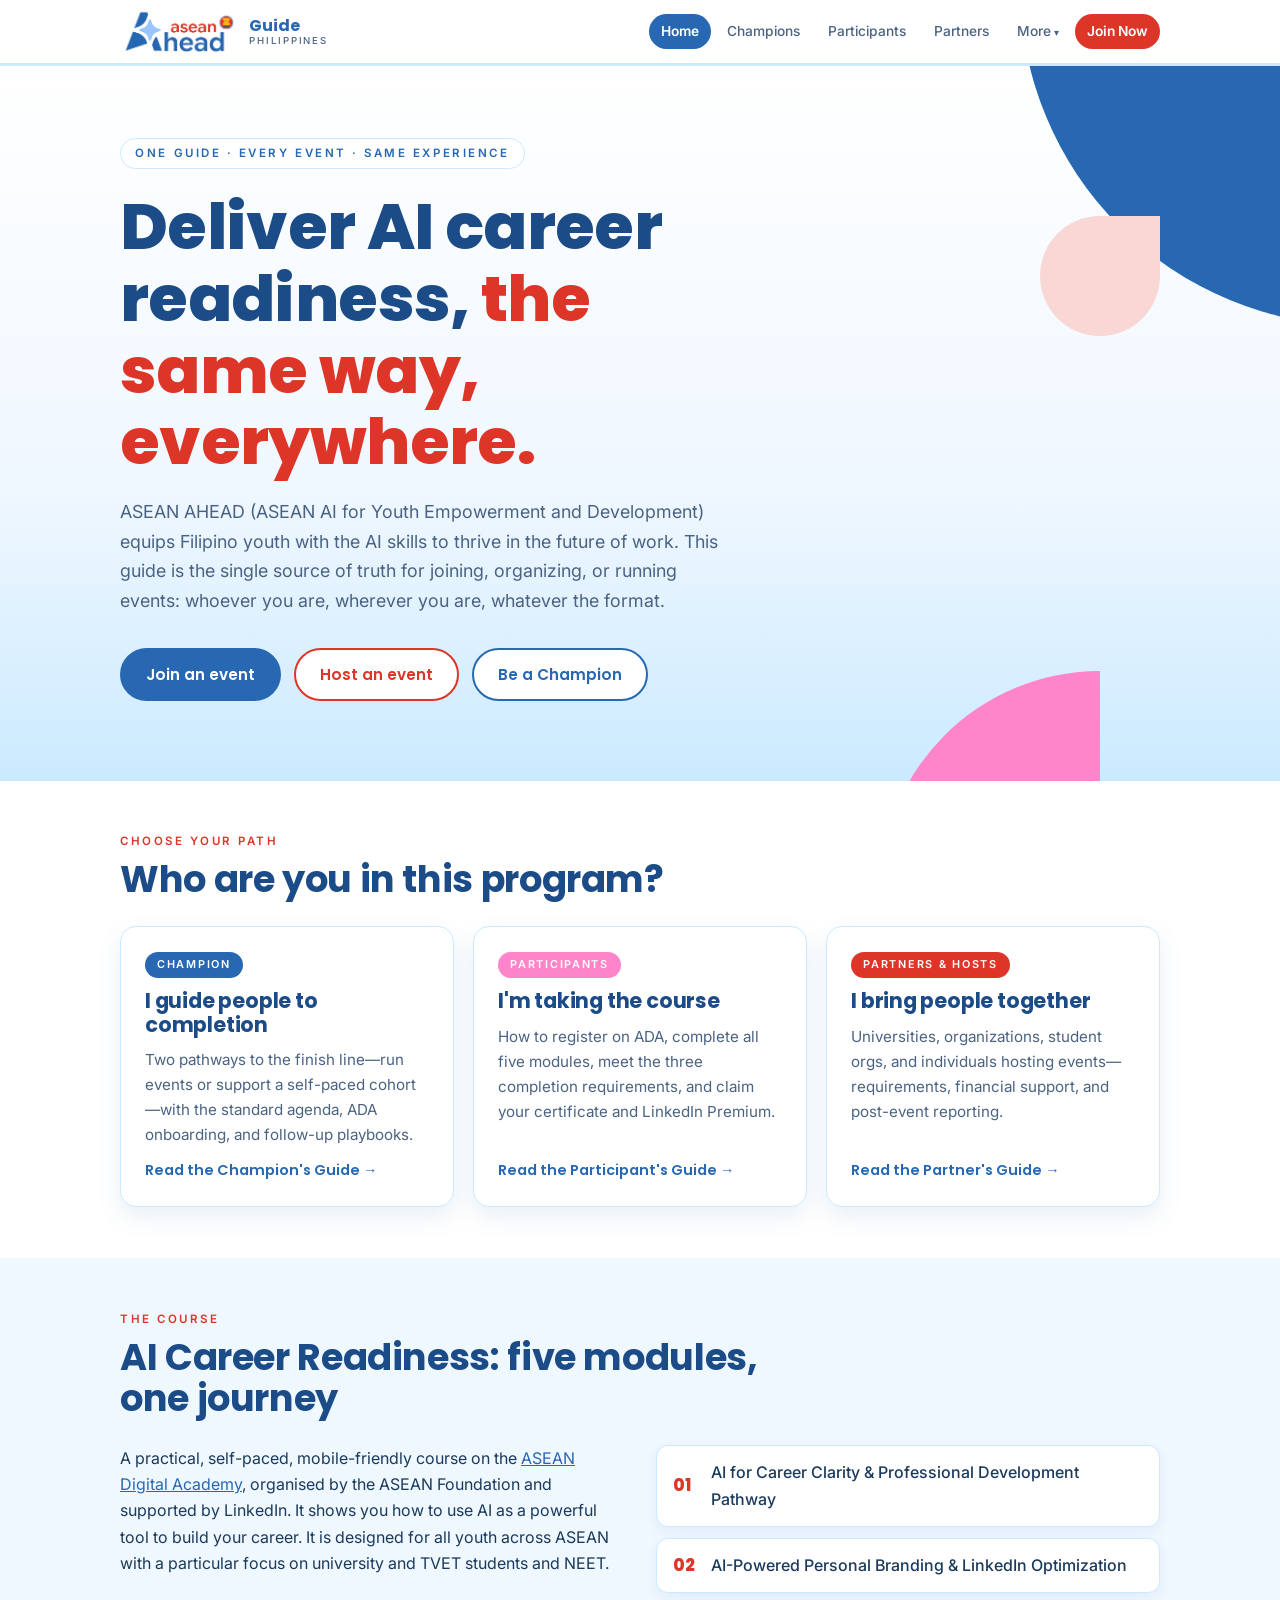
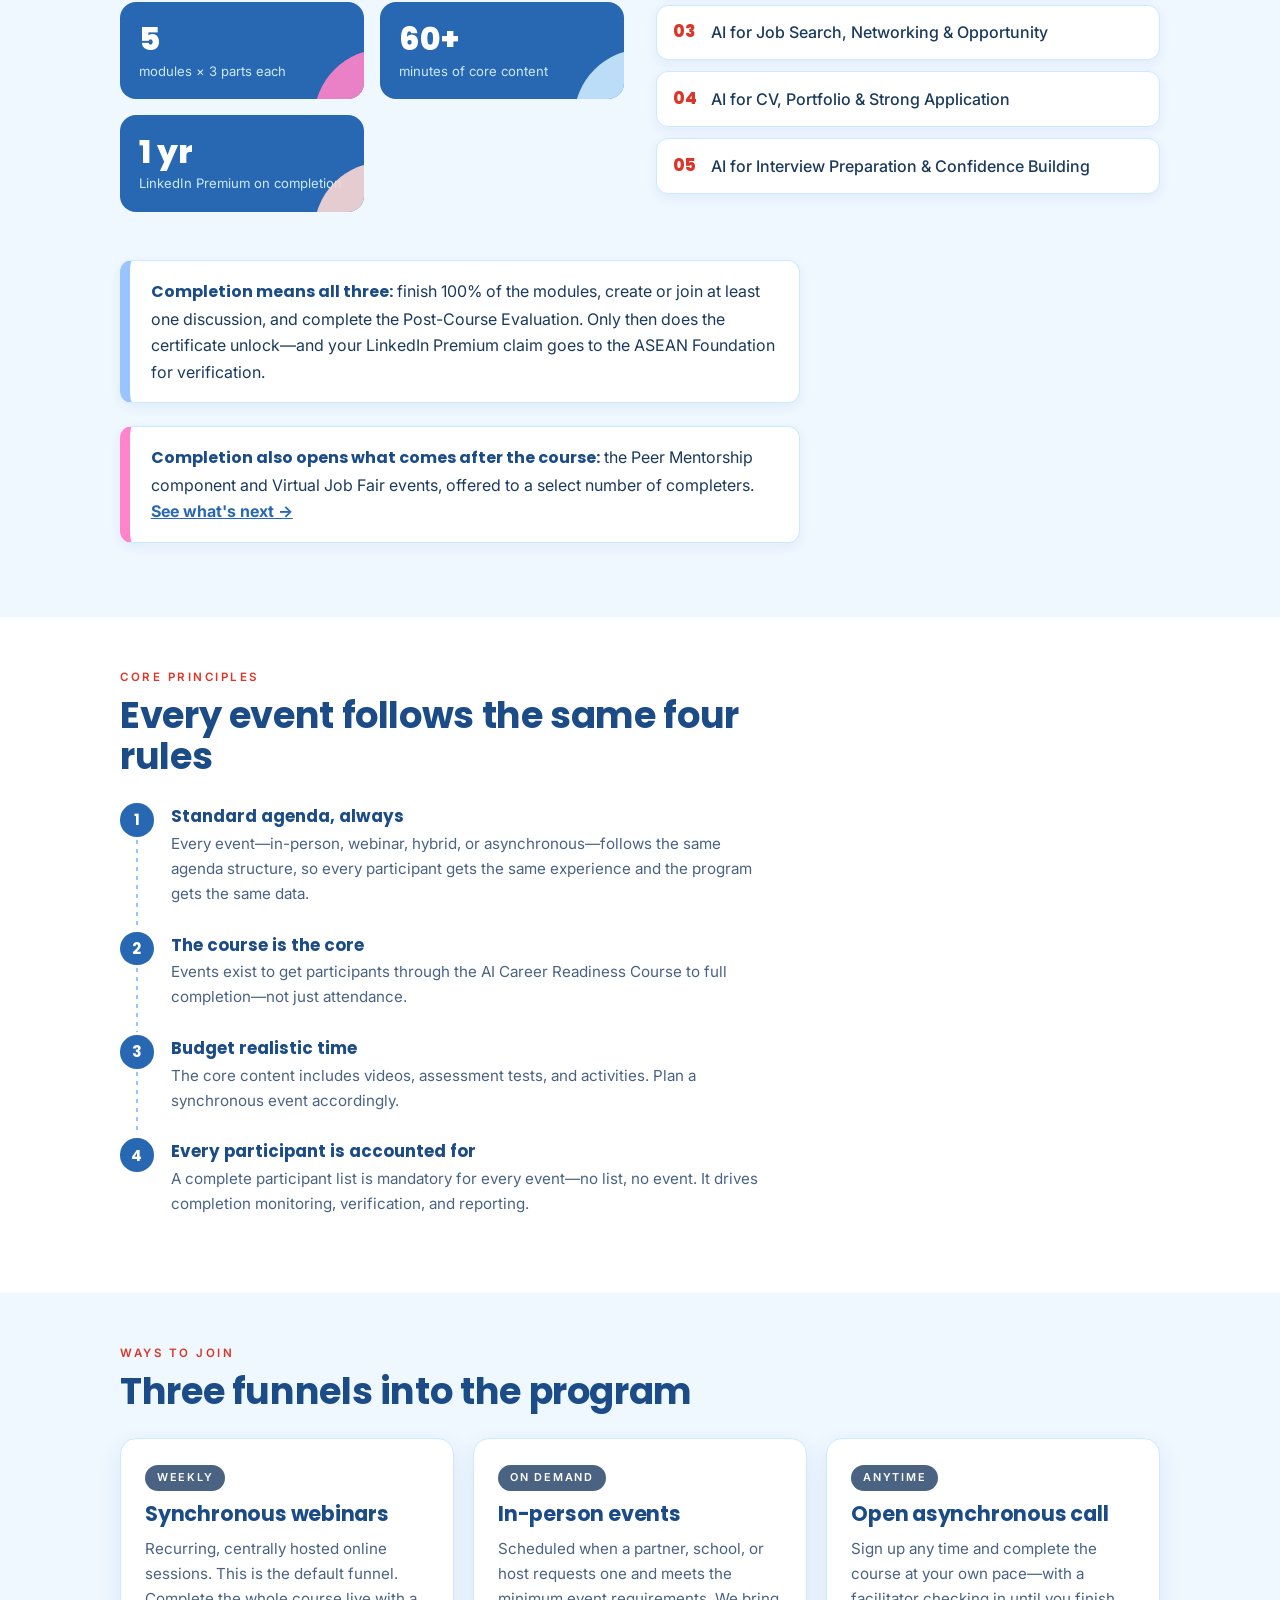
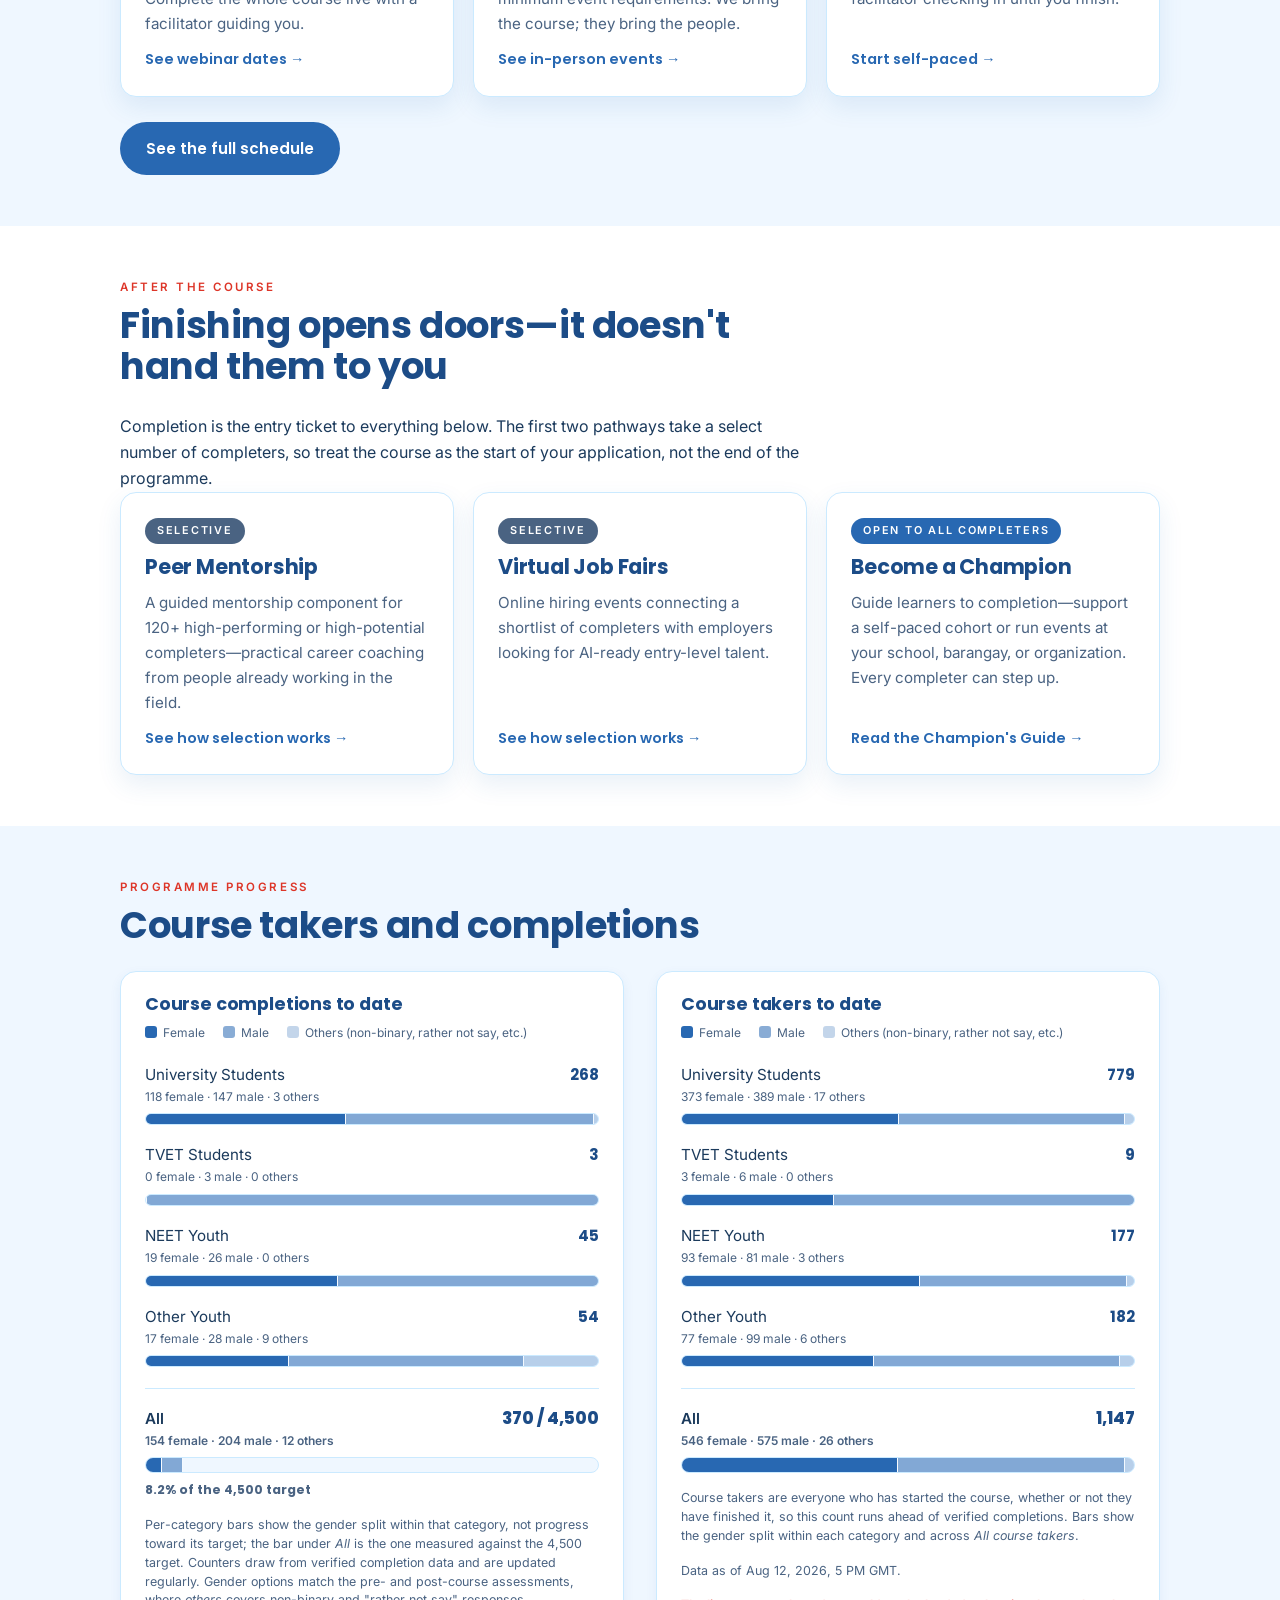
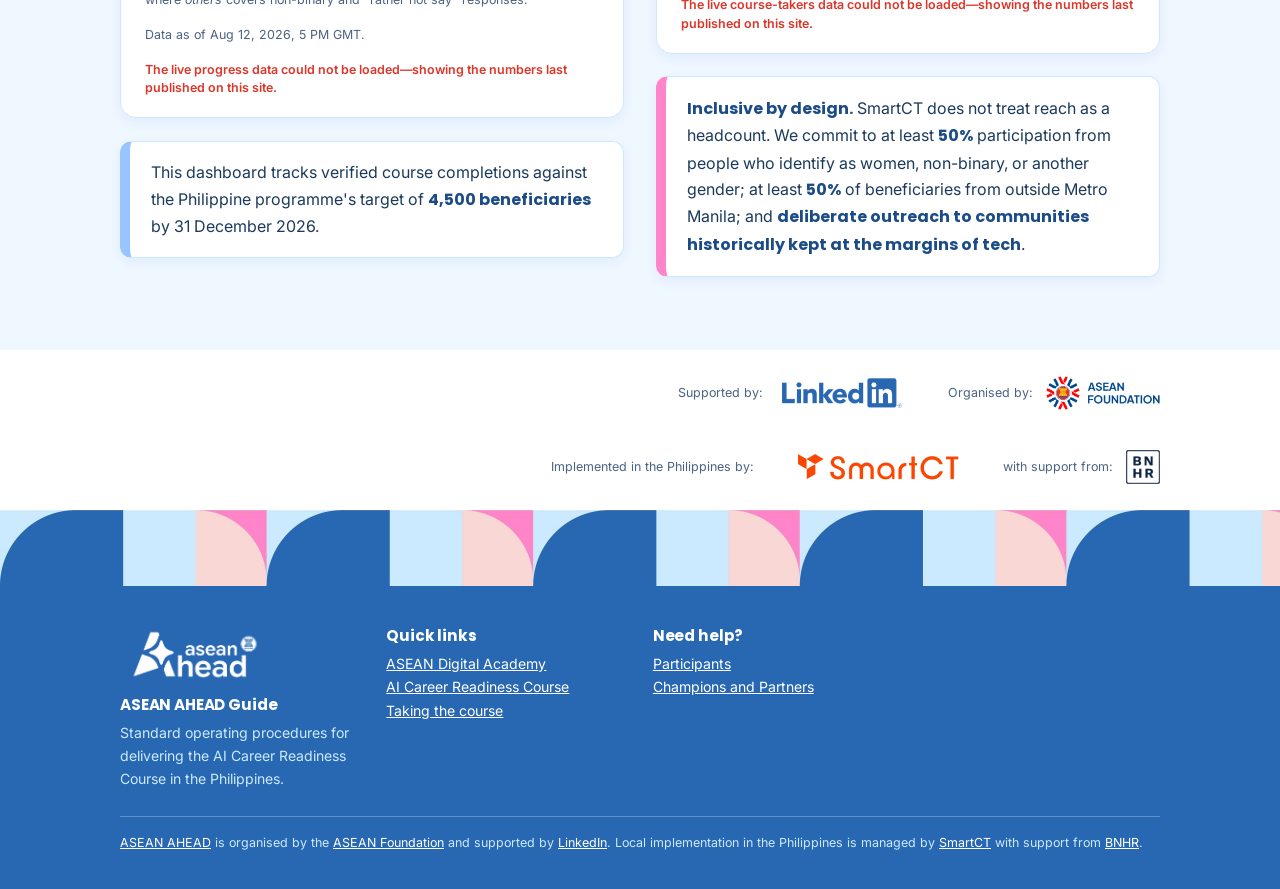
==== commit 218f854b: "feat: add the Stories section for event recaps and spotlights     - Add stories.html: filterable car" ====
--- a/index.html
+++ b/index.html
@@ -38,6 +38,7 @@
         <div class="nav-drop-menu">
           <a href="resources.html">Resources</a>
           <a href="faq.html">FAQ</a>
+          <a href="stories.html">Stories</a>
           <a href="resources.html#contacts">Contacts</a>
         </div>
       </details>
--- a/static/assets/css/styles.css
+++ b/static/assets/css/styles.css
@@ -1176,3 +1176,13 @@
 }
 
 .progress-fine.err { color: var(--red); font-weight: 600; }
+
+/* Story cards (stories.html) — a .card with a photo bleeding to its edges */
+.story-thumb {
+  width: calc(100% + 3rem);
+  margin: -1.6rem -1.5rem 0;
+  aspect-ratio: 3 / 2;
+  object-fit: cover;
+  border-radius: calc(var(--radius) - 1.5px) calc(var(--radius) - 1.5px) 0 0;
+}
+.story-meta { font-size: 0.8rem; color: var(--ink-soft); }
